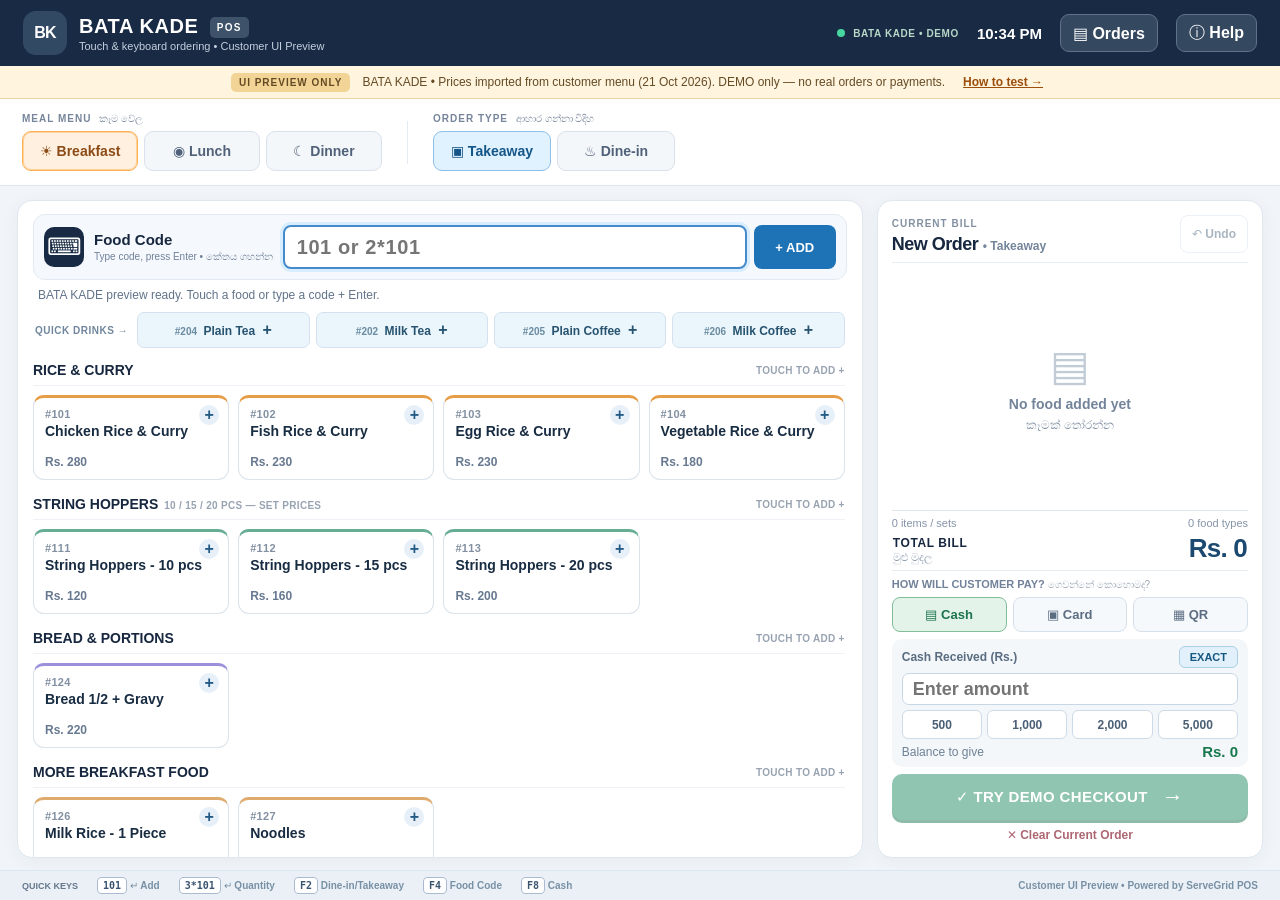
==== preview/index.html @ a35c634b "Add BATA KADE customer menu and Vercel preview" ====
<!DOCTYPE html>
<html lang="en">
<head>
  <meta charset="UTF-8" />
  <meta name="viewport" content="width=device-width, initial-scale=1.0" />
  <meta name="theme-color" content="#172a42" />
  <meta name="robots" content="noindex,nofollow,noarchive" />
  <title>BATA KADE | Touchscreen POS Preview</title>
  <link rel="icon" type="image/svg+xml" href="./favicon.svg" />
  <link rel="stylesheet" href="./style.css" />
</head>
<body>
  <div class="app-shell">
    <header class="app-header">
      <div class="brand"><div class="brand-mark">BK</div><div><div class="brand-name">BATA KADE <span>POS</span></div><div class="brand-sub">Touch & keyboard ordering • Customer UI Preview</div></div></div>
      <div class="header-actions">
        <span class="local-indicator"><span class="green-dot"></span> CUSTOMER PREVIEW</span>
        <span id="clock" class="clock">--:--</span>
        <button class="header-button" id="open-orders" title="Previous orders">▤ <span>Orders</span></button>
        <button class="header-button" id="open-owner" title="How to test this preview">ⓘ <span>Help</span></button>
      </div>
    </header>

    <div id="demo-banner" class="demo-banner"><strong>UI PREVIEW ONLY</strong><span>BATA KADE • Prices imported from customer menu (21 Oct 2026). DEMO only — no real orders or payments.</span><button id="banner-owner">How to test →</button></div>

    <div class="main-toolbar">
      <div class="toolbar-block meal-block">
        <div class="toolbar-label">MEAL MENU <span>කෑම වේල</span></div>
        <div class="meal-switch" role="group" aria-label="Meal menu">
          <button class="meal-btn active" data-meal="breakfast">☀ <span>Breakfast</span></button>
          <button class="meal-btn" data-meal="lunch">◉ <span>Lunch</span></button>
          <button class="meal-btn" data-meal="dinner">☾ <span>Dinner</span></button>
        </div>
      </div>
      <div class="toolbar-divider"></div>
      <div class="toolbar-block service-block">
        <div class="toolbar-label">ORDER TYPE <span>ආහාර ගන්නා විදිහ</span></div>
        <div class="service-switch" role="group" aria-label="Order type">
          <button class="service-btn active" data-service="Takeaway">▣ Takeaway</button>
          <button class="service-btn" data-service="Dine-in">♨ Dine-in</button>
        </div>
      </div>
      <div id="table-area" class="table-number hidden"><label for="table-no">Table</label><input id="table-no" type="text" inputmode="numeric" maxlength="10" placeholder="No." /></div>
    </div>

    <div class="workspace">
      <section class="catalog" aria-label="Food selection">
        <div class="code-panel">
          <div class="code-icon">⌨</div>
          <div class="code-description"><strong>Food Code</strong><small>Type code, press Enter • කේතය ගහන්න</small></div>
          <form id="code-form" class="code-form" autocomplete="off">
            <input id="code-input" type="text" inputmode="text" pattern="[0-9*xX ]*" placeholder="101 or 2*101" aria-label="Food code or quantity times code" />
            <button type="submit" class="add-code-button">+ ADD</button>
          </form>
        </div>
        <div class="feedback-line" id="feedback" aria-live="polite">Tap any food below to add it to the bill.</div>
        <div class="quick-extras"><span class="quick-extras-title">QUICK DRINKS →</span><div id="quick-extras-buttons" class="quick-extras-buttons"></div></div>
        <div id="menu-scroll" class="menu-scroll">
          <div id="menu-groups"></div>
        </div>
      </section>

      <aside class="bill-panel" aria-label="Current bill">
        <div class="bill-head"><div><span class="bill-eyebrow">CURRENT BILL</span><h2>New Order <span id="bill-mode">• Takeaway</span></h2></div><button class="undo-button" id="undo-button" disabled title="Undo last item">↶ Undo</button></div>
        <div id="bill-items" class="bill-items"><div class="empty-cart"><div class="empty-icon">▤</div><strong>No food added yet</strong><span>කෑමක් තෝරන්න</span></div></div>
        <div class="bill-summary">
          <div class="summary-top"><span id="bill-units">0 items</span><span id="bill-lines">0 types</span></div>
          <div class="total-row"><div><span class="total-label">TOTAL BILL</span><small>මුළු මුදල</small></div><div id="bill-total" class="total-number">Rs. 0</div></div>
        </div>
        <div class="pay-section">
          <div class="section-label">HOW WILL CUSTOMER PAY? <span>ගෙවන්නේ කොහොමද?</span></div>
          <div class="payment-tabs">
            <button class="payment-btn active" data-payment="Cash">▤ Cash</button>
            <button class="payment-btn" data-payment="Card">▣ Card</button>
            <button class="payment-btn" data-payment="QR">▦ QR</button>
          </div>
          <div id="cash-box" class="cash-box">
            <div class="cash-top"><label for="cash-received">Cash Received (Rs.)</label><button id="exact-cash" class="exact-btn">EXACT</button></div>
            <input id="cash-received" type="number" min="0" step="1" placeholder="Enter amount" inputmode="numeric" />
            <div class="cash-presets"><button data-tender="500">500</button><button data-tender="1000">1,000</button><button data-tender="2000">2,000</button><button data-tender="5000">5,000</button></div>
            <div class="change-line"><span>Balance to give</span><strong id="change-amount">Rs. 0</strong></div>
          </div>
          <div id="external-warning" class="external-warning hidden">Confirm payment on the separate Card / QR terminal before completing this order.</div>
          <button class="complete-btn" id="complete-btn" disabled>✓ TRY DEMO CHECKOUT <span>→</span></button>
          <button class="cancel-btn" id="cancel-btn">✕ Clear Current Order</button>
        </div>
      </aside>
    </div>
    <footer class="app-footer"><span>QUICK KEYS</span><span><kbd>101</kbd> ↵ Add</span><span><kbd>3*101</kbd> ↵ Quantity</span><span><kbd>F2</kbd> Dine-in/Takeaway</span><span><kbd>F4</kbd> Food Code</span><span><kbd>F8</kbd> Cash</span><span class="footer-right">Customer UI Preview • Powered by ServeGrid POS</span></footer>
  </div>

  <div id="modal-backdrop" class="modal-backdrop hidden" role="presentation"><div id="modal-content" class="modal" role="dialog" aria-modal="true" aria-label="Dialog"></div></div>
  <div id="toast" class="toast hidden" role="status"></div>
  <script src="./demo-api.js" defer></script>
  <script src="./app.js" defer></script>
</body>
</html>
---- preview/style.css ----
:root {font-family: "Segoe UI", "Nirmala UI", "Iskoola Pota", Arial, sans-serif; color:#17273f;background:#eaf0f6; font-synthesis:none; -webkit-tap-highlight-color:transparent;}
*{box-sizing:border-box}html,body{margin:0;height:100%;overflow:hidden}button,input{font:inherit}button{cursor:pointer;touch-action:manipulation}button:disabled{cursor:not-allowed;opacity:.48}button:focus-visible,input:focus-visible{outline:3px solid #36a3e9;outline-offset:2px}.hidden{display:none!important}
.app-shell{height:100dvh;min-height:550px;display:flex;flex-direction:column;background:#f1f5f9}
.app-header{height:66px;flex:none;background:#192b44;color:white;display:flex;align-items:center;justify-content:space-between;padding:0 23px;gap:14px}
.brand{display:flex;align-items:center;gap:12px}.brand-mark{font-size:29px;font-weight:900;color:white;background:#314963;border-radius:13px;width:44px;height:44px;display:flex;align-items:center;justify-content:center;line-height:1}.brand-mark span{color:#ffa54f;font-size:28px}.brand-name{font-size:20px;font-weight:900;letter-spacing:.6px}.brand-name span{font-size:10px;background:#3e5369;padding:5px 7px;border-radius:5px;margin-left:5px;vertical-align:middle;letter-spacing:1.4px}.brand-sub{color:#c3d0df;font-size:11px;margin-top:2px}.header-actions{display:flex;align-items:center;gap:18px}.local-indicator{font-size:10px;letter-spacing:.6px;color:#b6d7c7;font-weight:800;white-space:nowrap}.green-dot{display:inline-block;width:8px;height:8px;background:#47d69f;border-radius:50%;margin-right:5px}.clock{font-weight:800;font-size:15px;font-variant-numeric:tabular-nums;white-space:nowrap}.header-button{background:#34485f;color:white;border:1px solid #607189;border-radius:9px;min-height:38px;padding:7px 12px;font-weight:700}.header-button:hover{background:#48617b}
.demo-banner{flex:none;background:#fff4de;border-bottom:1px solid #ead4a9;color:#654b24;display:flex;align-items:center;justify-content:center;gap:12px;min-height:33px;font-size:12px;padding:5px 15px}.demo-banner strong{font-size:10px;background:#f2d596;border-radius:5px;padding:4px 8px;letter-spacing:1px}.demo-banner button{background:transparent;border:0;color:#9c4e0b;text-decoration:underline;font-weight:800}
.main-toolbar{flex:none;min-height:87px;background:#fff;border-bottom:1px solid #dde5ee;display:flex;align-items:center;padding:10px 22px;gap:25px}.toolbar-label{font-weight:900;font-size:10px;letter-spacing:1px;color:#76859b;margin-bottom:6px}.toolbar-label span{font-weight:500;letter-spacing:0;margin-left:4px}.meal-switch,.service-switch{display:flex;gap:6px}.meal-btn,.service-btn{border:1px solid #d9e2ec;background:#f4f7fa;border-radius:9px;padding:9px 16px;min-width:116px;min-height:40px;font-size:14px;font-weight:750;color:#506179}.meal-btn.active{background:#fff0df;border-color:#ffaf54;color:#8b4b16;box-shadow:0 0 0 1px #ffd29c inset}.service-btn{min-width:118px}.service-btn.active{background:#e0f1ff;border-color:#8ebfe8;color:#145688}.toolbar-divider{width:1px;height:43px;background:#e4ebf2}.table-number{display:flex;align-items:center;gap:8px;margin-top:13px;font-size:12px;font-weight:800}.table-number input{width:64px;height:38px;border:1px solid #ccd9e6;border-radius:8px;padding:0 8px}
.workspace{min-height:0;flex:1;display:grid;grid-template-columns:minmax(0, 1fr) minmax(328px, 31%);gap:14px;padding:14px 17px 12px;overflow:hidden}.catalog,.bill-panel{min-width:0;min-height:0;border:1px solid #e0e7ef;box-shadow:0 4px 17px rgba(41,58,84,.05);background:white;border-radius:15px}.catalog{display:flex;flex-direction:column;padding:13px 15px 0}.code-panel{display:flex;align-items:center;gap:10px;border:1px solid #e1eaf3;background:#f5f8fc;padding:10px;border-radius:12px;flex:none}.code-icon{background:#192b44;color:white;width:40px;height:40px;display:grid;place-items:center;border-radius:10px;font-size:24px}.code-description{min-width:134px;display:flex;flex-direction:column;gap:2px}.code-description strong{font-size:15px}.code-description small{font-size:10px;color:#70819a;line-height:1.4}.code-form{display:flex;flex:1;gap:7px;min-width:140px}.code-form input{height:44px;width:100%;min-width:0;border:2px solid #aabbd0;border-radius:8px;padding:0 12px;font-size:20px;font-weight:700;letter-spacing:.6px;background:white}.code-form input:focus{border-color:#458bcc;outline:none;box-shadow:0 0 0 3px #d8edfd}.add-code-button{white-space:nowrap;background:#1e73b7;color:#fff;border:0;border-radius:8px;padding:0 19px;font-weight:900;font-size:13px;min-width:82px}.add-code-button:hover{background:#125a97}.feedback-line{flex:none;color:#62748a;font-size:12px;min-height:29px;padding:8px 5px 3px}.feedback-line.positive{color:#16835c;font-weight:800}.feedback-line.error{color:#cc413f;font-weight:800}.menu-scroll{flex:1;overflow-y:auto;padding:0 2px 14px 0;overscroll-behavior:contain;scrollbar-color:#b4c4d2 #f4f7fb;scrollbar-width:thin}.food-section{margin:4px 0 16px}.food-heading{display:flex;justify-content:space-between;align-items:center;font-weight:900;font-size:14px;margin-bottom:9px;border-bottom:1px solid #eef2f6;padding-bottom:7px}.food-heading small{color:#98a3b1;font-size:10px;font-weight:700;letter-spacing:.3px}.food-grid{display:grid;grid-template-columns:repeat(4,minmax(0,1fr));gap:9px}.food-tile{min-height:85px;border:1px solid #dbe3eb;border-radius:11px;background:#fff;display:flex;flex-direction:column;align-items:stretch;justify-content:space-between;padding:10px 11px;text-align:left;position:relative;transition:background .1s,border-color .1s,transform .1s;user-select:none}.food-tile:active{transform:scale(.97);background:#eff9ff}.food-tile:hover{border-color:#7badd0;background:#f7fbff}.food-code{font-size:11px;color:#8290a2;font-weight:900;letter-spacing:.3px}.food-name{font-size:14px;font-weight:850;line-height:1.17;color:#182c42;min-height:30px}.food-price{font-size:12px;font-weight:800;color:#677990}.food-plus{position:absolute;right:9px;top:7px;width:20px;height:20px;background:#e7f0f8;color:#225a85;border-radius:50%;display:grid;place-items:center;font-size:16px;font-weight:900}.food-tile[data-kind="rice"]{border-top:3px solid #e79d45}.food-tile[data-kind="hoppers"]{border-top:3px solid #67ad94}.food-tile[data-kind="bread"]{border-top:3px solid #9b91db}.food-tile[data-kind="extras"]{border-top:3px solid #69a4d0}.food-tile[data-kind="other"]{border-top:3px solid #deaa6d}.empty-menu{padding:60px 10px;text-align:center;color:#71849b;font-weight:700}.hopper-info{font-weight:500;color:#8291a4;font-size:11px;margin-left:6px}
.bill-panel{display:flex;flex-direction:column;padding:15px 15px 12px}.bill-head{display:flex;justify-content:space-between;align-items:center;gap:6px;flex:none;padding:0 0 12px;border-bottom:1px solid #e8edf3}.bill-eyebrow{font-size:10px;color:#8290a1;font-weight:900;letter-spacing:1px}.bill-head h2{font-size:20px;margin:3px 0 0;letter-spacing:-.5px}.bill-head h2 span{font-size:12px;color:#73859a;letter-spacing:0;font-weight:600}.undo-button{background:#fff;border:1px solid #d4dfeb;border-radius:8px;min-height:38px;padding:0 11px;color:#4c6680;font-weight:800;font-size:12px}.bill-items{min-height:92px;overflow-y:auto;flex:1;padding:5px 1px;overscroll-behavior:contain}.empty-cart{height:100%;min-height:105px;display:flex;flex-direction:column;align-items:center;justify-content:center;gap:6px;color:#8090a3}.empty-icon{font-size:42px;color:#c1ccd7}.empty-cart strong{font-size:14px;color:#73849a}.empty-cart span{font-size:12px}.cart-row{padding:9px 2px;border-bottom:1px dashed #e2e9f2;display:flex;align-items:center;justify-content:space-between;gap:5px}.cart-desc{display:flex;flex-direction:column;gap:3px;min-width:0;flex:1}.cart-desc strong{font-size:13px;line-height:1.23}.cart-desc small{font-size:11px;color:#8594a7}.qty-box{display:flex;align-items:center;gap:5px}.qty-box button{background:#f1f6fa;border:1px solid #cedce9;color:#314c69;border-radius:7px;min-width:32px;height:34px;font-weight:900;font-size:18px}.qty-box .qty-count{font-size:14px;font-weight:900;text-align:center;min-width:24px;font-variant-numeric:tabular-nums}.cart-amount{font-size:13px;font-weight:900;min-width:62px;text-align:right}.remove-line{border:0;background:transparent;color:#bd6564;font-size:14px;min-height:32px;min-width:18px}.bill-summary{border-top:1px solid #dee6ee;padding-top:10px;flex:none}.summary-top{display:flex;justify-content:space-between;font-size:11px;color:#8594a8}.total-row{display:flex;justify-content:space-between;align-items:end;padding:6px 1px 10px}.total-label{font-weight:900;font-size:12px;letter-spacing:.6px}.total-row small{display:block;color:#8898ac;font-size:11px}.total-number{font-weight:950;font-size:30px;color:#1c496f;font-variant-numeric:tabular-nums;letter-spacing:-.8px;white-space:nowrap}.pay-section{border-top:1px solid #e5ebf1;padding-top:10px;flex:none}.section-label{font-size:11px;color:#718299;font-weight:900;margin-bottom:8px}.section-label span{font-size:10px;color:#9ba6b5;font-weight:500}.payment-tabs{display:grid;grid-template-columns:repeat(3,1fr);gap:6px;margin-bottom:10px}.payment-btn{min-height:39px;border:1px solid #d6e0ea;background:#f6f9fc;border-radius:8px;font-size:13px;font-weight:850;color:#5c6d82}.payment-btn.active{background:#e4f3e9;border-color:#81be98;color:#1c744e}.cash-box{background:#f4f7fa;border-radius:10px;padding:10px 11px;margin-bottom:8px}.cash-top{display:flex;align-items:center;justify-content:space-between;gap:4px}.cash-top label{font-size:12px;font-weight:750;color:#596c80}.exact-btn{border:1px solid #acd0e3;background:#e1f0fb;color:#165780;padding:4px 10px;border-radius:6px;font-size:11px;font-weight:900}.cash-box input{height:37px;width:100%;margin:7px 0;border:1px solid #c8d7e6;border-radius:7px;padding:5px 10px;font-weight:900;font-size:18px;color:#1b3852}.cash-presets{display:grid;grid-template-columns:repeat(4,minmax(0,1fr));gap:5px}.cash-presets button{height:32px;background:#fff;border:1px solid #cddbe8;border-radius:6px;color:#4b5f75;font-size:12px;font-weight:850}.change-line{display:flex;align-items:center;justify-content:space-between;margin-top:7px;color:#6d8195;font-size:12px}.change-line strong{font-size:17px;color:#18774f}.external-warning{margin:5px 0 12px;font-size:11px;padding:10px;border-radius:8px;background:#fff3dd;color:#7e5414}.complete-btn{width:100%;height:53px;border:0;border-radius:10px;background:#18865e;color:white;font-size:15px;letter-spacing:.4px;font-weight:950;display:flex;align-items:center;justify-content:center;gap:14px;box-shadow:0 3px 0 #13704d}.complete-btn:not(:disabled):active{transform:translateY(2px);box-shadow:0 1px 0 #13704d}.complete-btn span{font-size:22px}.cancel-btn{width:100%;border:0;background:transparent;color:#ad6772;min-height:30px;margin-top:4px;font-size:12px;font-weight:750}
.app-footer{flex:none;min-height:30px;background:#eaf0f6;border-top:1px solid #dce6ef;display:flex;align-items:center;gap:19px;padding:4px 22px;font-size:10px;font-weight:600;color:#7890a5}.app-footer>span:first-child{font-weight:900;font-size:9px;color:#65788c}.app-footer kbd{font-size:10px;border:1px solid #aabbd0;background:#fff;border-radius:4px;padding:2px 5px;color:#3a536f;font-weight:900}.footer-right{margin-left:auto}
.modal-backdrop{position:fixed;inset:0;background:rgba(14,26,42,.62);z-index:20;display:flex;justify-content:center;align-items:center;padding:18px}.modal{background:#fff;width:min(750px,100%);max-height:min(93vh,950px);overflow-y:auto;border-radius:18px;padding:24px;box-shadow:0 22px 70px #0004}.modal.wide{width:min(1040px,100%)}.modal-top{display:flex;justify-content:space-between;align-items:start;gap:15px;margin-bottom:20px}.modal-title{font-size:24px;font-weight:950;margin:0}.modal-sub{font-size:13px;color:#75879a;margin-top:4px}.modal-close{border:1px solid #d8e1ea;background:#fff;min-width:42px;height:42px;border-radius:9px;font-size:21px;color:#698098}.form-label{display:block;font-size:12px;font-weight:900;margin:13px 0 7px;color:#566a80}.modal-input{height:45px;border:1px solid #b5c8d9;border-radius:9px;padding:0 11px;font-size:16px;width:100%}.modal-btn{background:#1e6da9;color:white;border:0;border-radius:9px;font-weight:850;min-height:43px;padding:10px 15px}.modal-btn.secondary{background:#e9eff5;color:#304d65}.modal-btn.danger{background:#b54241}.modal-btn.success{background:#16875d}.modal-actions{display:flex;flex-wrap:wrap;gap:9px;justify-content:flex-end;margin-top:19px}.modal-message{padding:9px 12px;background:#fff0e4;color:#8f4e21;border-radius:8px;font-size:12px;margin:10px 0}.receipt-paper{max-width:335px;margin:auto;border:1px dashed #b5c6d5;padding:19px 15px;color:#24364b;background:#fff;font-family:ui-monospace,Consolas,monospace}.receipt-head{text-align:center;font-weight:950;font-size:20px}.receipt-note{text-align:center;color:#7a8b9c;font-size:11px;margin:8px 0}.receipt-line{display:flex;justify-content:space-between;gap:9px;font-size:12px;padding:7px 0;border-bottom:1px dashed #e1e8ef}.receipt-line b:last-child{white-space:nowrap}.receipt-total{display:flex;justify-content:space-between;font-weight:900;font-size:18px;margin-top:15px}.live-pill{display:inline-block;padding:5px 9px;border-radius:7px;font-weight:900;font-size:11px;background:#e1f2e8;color:#16734a}.demo-pill{display:inline-block;padding:5px 9px;border-radius:7px;font-weight:900;font-size:11px;background:#ffedce;color:#966014}.order-card{border:1px solid #dee7f0;padding:13px;margin:9px 0;border-radius:10px}.order-card-head{display:flex;align-items:center;justify-content:space-between;gap:10px}.order-card-title{font-size:15px;font-weight:900}.order-card-sub{font-size:11px;color:#8291a4}.order-card-bottom{display:flex;gap:8px;flex-wrap:wrap;justify-content:space-between;margin-top:8px;font-size:12px}.tiny-btn{font-size:11px;border:1px solid #cbdce9;border-radius:7px;padding:6px 9px;background:#fff;color:#2b536e;font-weight:850}.admin-tabs{display:flex;gap:7px;margin:12px 0 18px;border-bottom:1px solid #dee7f0;padding-bottom:11px}.admin-tabs button{border:1px solid #d3dfeb;border-radius:8px;background:#f4f7fa;font-size:13px;padding:10px 14px;font-weight:850}.admin-tabs button.selected{background:#e2effa;border-color:#8cbee6;color:#1b6699}.menu-admin-table{border-collapse:collapse;width:100%;font-size:12px}.menu-admin-table th{text-align:left;color:#7d8da1;font-size:11px;padding:8px 4px;border-bottom:1px solid #dce7ef}.menu-admin-table td{padding:7px 4px;border-bottom:1px solid #eef2f7}.menu-admin-table input[type="text"],.menu-admin-table input[type="number"],.menu-admin-table select{height:35px;border:1px solid #cddae7;border-radius:7px;padding:4px 7px;width:100%;font-size:13px}.meal-checks{display:flex;gap:5px;font-size:11px;white-space:nowrap;align-items:center}.meal-checks label{display:flex;align-items:center;gap:2px}.meal-checks input{width:15px;height:15px}.admin-form-grid{display:grid;grid-template-columns:1fr 1fr 1fr;gap:10px}.settings-card{border:1px solid #d8e4ee;border-radius:11px;padding:15px;margin-bottom:12px}.settings-card h3{margin:0 0 7px}.settings-card p{color:#657b91;font-size:13px;line-height:1.55}.settings-card label{display:block;margin:12px 0;font-size:13px}.settings-card input[type="checkbox"]{transform:scale(1.15);margin-right:8px}.toast{position:fixed;bottom:42px;left:50%;transform:translateX(-50%);z-index:22;padding:12px 20px;background:#213e55;color:#fff;border-radius:11px;font-size:13px;font-weight:800;max-width:95%;box-shadow:0 5px 20px #0003;text-align:center}.warning-text{color:#a44335;font-size:13px}.muted-text{color:#8494a8;font-size:12px}.no-scroll{overflow:hidden}
@media(max-width:1150px){.food-grid{grid-template-columns:repeat(3,minmax(0,1fr))}.workspace{grid-template-columns:minmax(0,1fr) minmax(318px,34%)}.header-actions{gap:10px}.food-name{font-size:13px}.app-footer{gap:10px}}
@media(max-width:840px){html,body{overflow:auto}.app-shell{height:auto;min-height:100dvh}.header-actions{gap:7px}.local-indicator,.brand-sub,.clock{display:none}.app-header{padding:8px 12px;height:59px}.brand-name{font-size:16px}.brand-mark{height:38px;width:38px}.main-toolbar{padding:10px;gap:10px;flex-wrap:wrap}.toolbar-divider{display:none}.meal-btn,.service-btn{min-width:0;padding:9px 11px}.workspace{display:flex;flex-direction:column;overflow:visible;padding:10px;gap:9px}.catalog{min-height:380px}.menu-scroll{max-height:500px}.bill-panel{min-height:490px}.food-grid{grid-template-columns:repeat(3,minmax(0,1fr))}.app-footer{flex-wrap:wrap}.footer-right{display:none}.demo-banner{flex-wrap:wrap;text-align:center}.code-description{min-width:80px}.bill-items{max-height:300px}}
@media(max-width:510px){.app-header{gap:4px}.header-button{font-size:12px;padding:7px}.header-button span{display:none}.code-panel{flex-wrap:wrap}.code-description{flex:1}.code-form{width:100%;flex:auto}.food-grid{grid-template-columns:repeat(2,minmax(0,1fr))}.food-tile{min-height:88px}.meal-btn span{font-size:12px}.toolbar-label{font-size:9px}.app-footer{display:none}.modal{padding:15px}.admin-form-grid{grid-template-columns:1fr}.menu-admin-table{min-width:690px}.admin-scroll{overflow-x:auto}}
/* 1366×768 counter optimization: receipt actions always visible, cart scrolls separately */
.bill-panel{padding:12px 14px 9px;overflow:hidden}
.bill-head{padding-bottom:7px}.bill-head h2{font-size:18px}
.bill-items{min-height:62px;padding:2px 1px}
.cart-row{padding:7px 2px}.qty-box button{height:31px;min-width:30px}
.bill-summary{padding-top:6px}.total-row{padding:4px 1px 6px}.total-number{font-size:26px}
.pay-section{padding-top:7px}.section-label{margin-bottom:6px}
.payment-tabs{margin-bottom:7px}.payment-btn{min-height:35px}
.cash-box{padding:7px 10px;margin-bottom:7px}
.cash-box input{height:32px;margin:5px 0}.cash-presets button{height:29px}
.change-line{margin-top:4px}.change-line strong{font-size:15px}
.complete-btn{height:46px}.cancel-btn{min-height:26px;margin-top:2px}
.quick-extras{flex:none;display:flex;align-items:center;gap:9px;padding:3px 2px 10px;min-width:0}
.quick-extras-title{font-size:10px;font-weight:900;color:#70869c;white-space:nowrap;letter-spacing:.5px}
.quick-extras-buttons{flex:1;display:flex;gap:6px;min-width:0;overflow-x:auto;scrollbar-width:none}
.quick-extra-btn{border:1px solid #d3e2ee;background:#eaf5fc;color:#27536f;border-radius:7px;padding:8px;min-height:35px;font-size:12px;font-weight:850;flex:1;white-space:nowrap}
.quick-extra-btn .q-code{font-size:10px;opacity:.65;margin-right:3px}.quick-extra-btn b{font-size:16px;margin-left:4px}
@media(max-width:510px){.quick-extras{flex-wrap:wrap}.quick-extras-buttons{flex-basis:100%}.quick-extra-btn{min-width:max-content}}

/* BATA KADE client branding */
.brand-mark{font-size:16px;letter-spacing:-.7px}

/* Public customer-preview refinements */
.brand-mark{font-size:16px;letter-spacing:-.7px}
.preview-help{font-size:15px;line-height:1.7;color:#394e60}
.preview-help kbd{display:inline-block;padding:2px 7px;border-radius:5px;border:1px solid #cfdae4;background:#f4f7fb;font-weight:850}
.preview-help-note{padding:14px;border-radius:10px;background:#fff2dd;color:#865b18}
@media(max-width:840px){.demo-banner{font-size:11px}.brand-name{font-size:15px}}
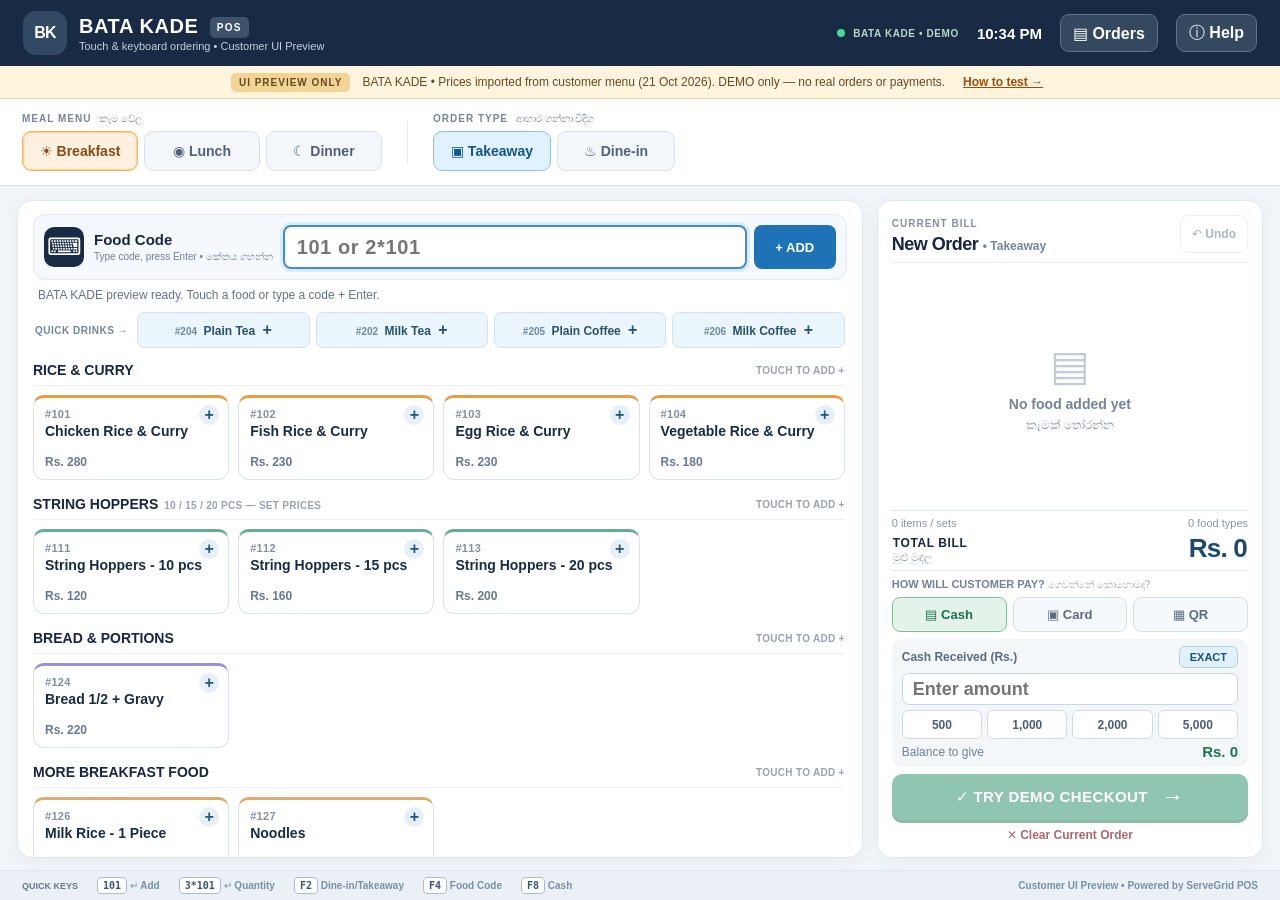
==== commit d5689385: "Deploy BATA KADE demo preview to GitHub Pages" ====
--- a/preview/index.html
+++ b/preview/index.html
@@ -80,7 +80,7 @@
             <div class="cash-presets"><button data-tender="500">500</button><button data-tender="1000">1,000</button><button data-tender="2000">2,000</button><button data-tender="5000">5,000</button></div>
             <div class="change-line"><span>Balance to give</span><strong id="change-amount">Rs. 0</strong></div>
           </div>
-          <div id="external-warning" class="external-warning hidden">Confirm payment on the separate Card / QR terminal before completing this order.</div>
+          <div id="external-warning" class="external-warning hidden">Demo only: Card / QR selection simulates checkout. No payment is processed.</div>
           <button class="complete-btn" id="complete-btn" disabled>✓ TRY DEMO CHECKOUT <span>→</span></button>
           <button class="cancel-btn" id="cancel-btn">✕ Clear Current Order</button>
         </div>
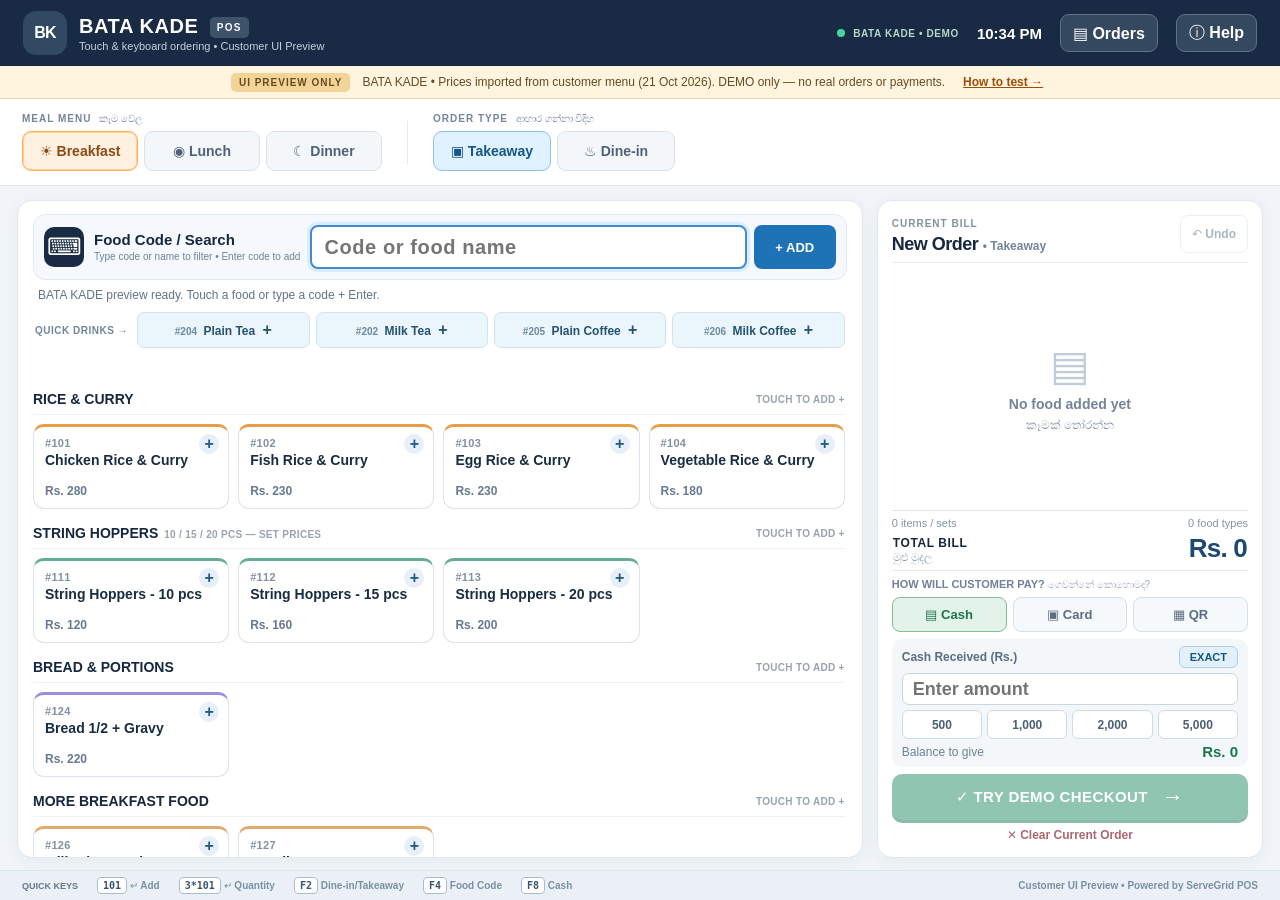
==== commit 8d1c979e: "Filter customer menu while typing food codes or names" ====
--- a/preview/index.html
+++ b/preview/index.html
@@ -47,14 +47,15 @@
       <section class="catalog" aria-label="Food selection">
         <div class="code-panel">
           <div class="code-icon">⌨</div>
-          <div class="code-description"><strong>Food Code</strong><small>Type code, press Enter • කේතය ගහන්න</small></div>
+          <div class="code-description"><strong>Food Code / Search</strong><small>Type code or name to filter • Enter code to add</small></div>
           <form id="code-form" class="code-form" autocomplete="off">
-            <input id="code-input" type="text" inputmode="text" pattern="[0-9*xX ]*" placeholder="101 or 2*101" aria-label="Food code or quantity times code" />
+            <input id="code-input" type="text" inputmode="text" placeholder="Code or food name" aria-label="Food code or quantity times code" />
             <button type="submit" class="add-code-button">+ ADD</button>
           </form>
         </div>
         <div class="feedback-line" id="feedback" aria-live="polite">Tap any food below to add it to the bill.</div>
         <div class="quick-extras"><span class="quick-extras-title">QUICK DRINKS →</span><div id="quick-extras-buttons" class="quick-extras-buttons"></div></div>
+        <div id="search-status" class="feedback-line" role="status" aria-live="polite"></div>
         <div id="menu-scroll" class="menu-scroll">
           <div id="menu-groups"></div>
         </div>
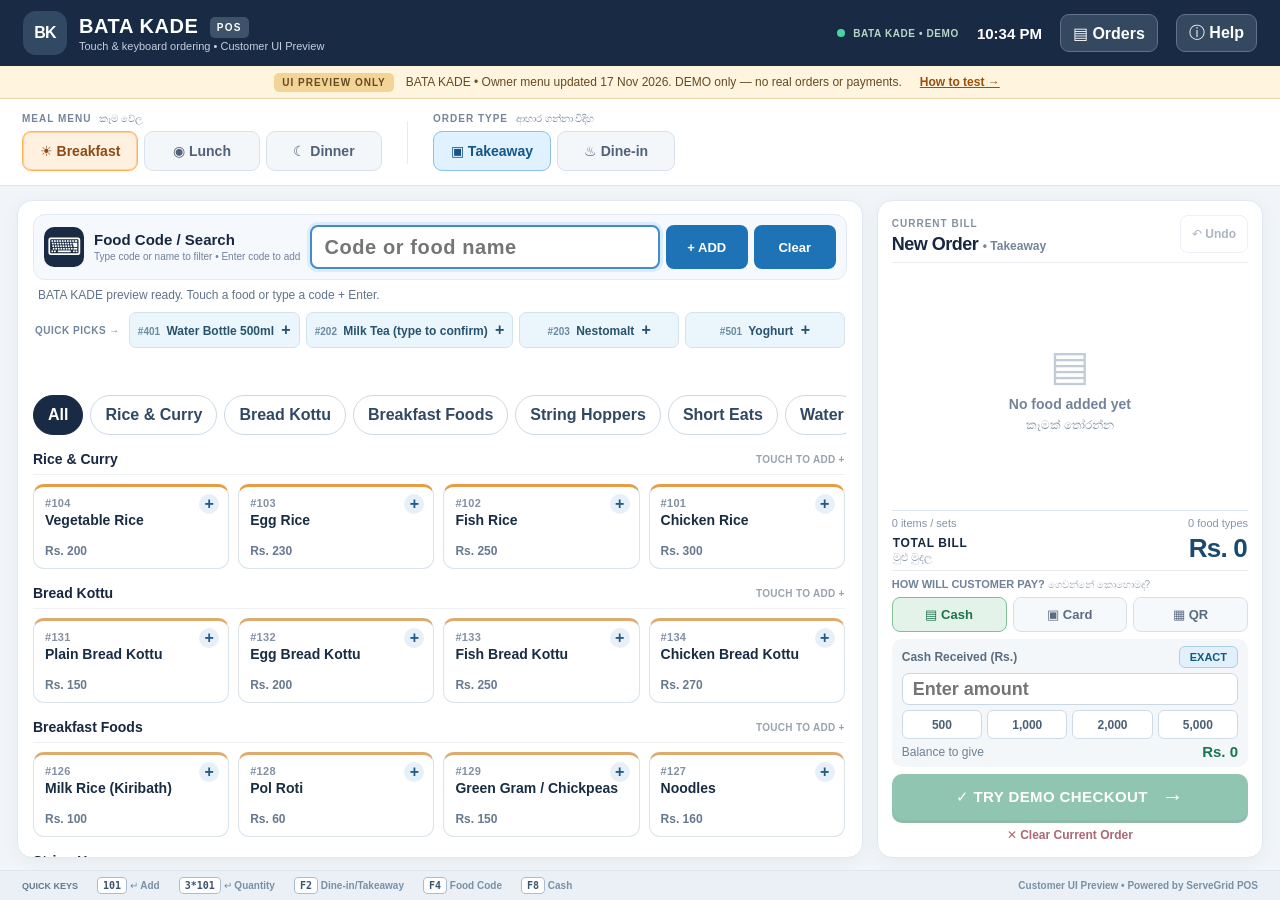
==== commit 1a21d641: "Update owner menu and add quick category filters" ====
--- a/preview/index.html
+++ b/preview/index.html
@@ -7,7 +7,7 @@
   <meta name="robots" content="noindex,nofollow,noarchive" />
   <title>BATA KADE | Touchscreen POS Preview</title>
   <link rel="icon" type="image/svg+xml" href="./favicon.svg" />
-  <link rel="stylesheet" href="./style.css" />
+  <link rel="stylesheet" href="./style.css?v=owner-menu-1" />
 </head>
 <body>
   <div class="app-shell">
@@ -21,7 +21,7 @@
       </div>
     </header>
 
-    <div id="demo-banner" class="demo-banner"><strong>UI PREVIEW ONLY</strong><span>BATA KADE • Prices imported from customer menu (21 Oct 2026). DEMO only — no real orders or payments.</span><button id="banner-owner">How to test →</button></div>
+    <div id="demo-banner" class="demo-banner"><strong>UI PREVIEW ONLY</strong><span>BATA KADE • Owner menu updated 17 Nov 2026. DEMO only — no real orders or payments.</span><button id="banner-owner">How to test →</button></div>
 
     <div class="main-toolbar">
       <div class="toolbar-block meal-block">
@@ -50,12 +50,13 @@
           <div class="code-description"><strong>Food Code / Search</strong><small>Type code or name to filter • Enter code to add</small></div>
           <form id="code-form" class="code-form" autocomplete="off">
             <input id="code-input" type="text" inputmode="text" placeholder="Code or food name" aria-label="Food code or quantity times code" />
-            <button type="submit" class="add-code-button">+ ADD</button>
+            <button type="submit" class="add-code-button">+ ADD</button><button type="button" id="clear-search" class="add-code-button" aria-label="Clear search and category">Clear</button>
           </form>
         </div>
         <div class="feedback-line" id="feedback" aria-live="polite">Tap any food below to add it to the bill.</div>
-        <div class="quick-extras"><span class="quick-extras-title">QUICK DRINKS →</span><div id="quick-extras-buttons" class="quick-extras-buttons"></div></div>
+        <div class="quick-extras"><span class="quick-extras-title">QUICK PICKS →</span><div id="quick-extras-buttons" class="quick-extras-buttons"></div></div>
         <div id="search-status" class="feedback-line" role="status" aria-live="polite"></div>
+        <nav id="category-filters" class="category-filters" aria-label="Food categories"></nav>
         <div id="menu-scroll" class="menu-scroll">
           <div id="menu-groups"></div>
         </div>
@@ -92,7 +93,7 @@
 
   <div id="modal-backdrop" class="modal-backdrop hidden" role="presentation"><div id="modal-content" class="modal" role="dialog" aria-modal="true" aria-label="Dialog"></div></div>
   <div id="toast" class="toast hidden" role="status"></div>
-  <script src="./demo-api.js" defer></script>
-  <script src="./app.js" defer></script>
+  <script src="./demo-api.js?v=owner-menu-1" defer></script>
+  <script src="./app.js?v=owner-menu-1" defer></script>
 </body>
 </html>
--- a/preview/style.css
+++ b/preview/style.css
@@ -40,3 +40,5 @@
 .preview-help kbd{display:inline-block;padding:2px 7px;border-radius:5px;border:1px solid #cfdae4;background:#f4f7fb;font-weight:850}
 .preview-help-note{padding:14px;border-radius:10px;background:#fff2dd;color:#865b18}
 @media(max-width:840px){.demo-banner{font-size:11px}.brand-name{font-size:15px}}
+
+.category-filters{display:flex;gap:7px;overflow-x:auto;flex:none;padding:8px 0 12px}.category-filter{white-space:nowrap;border:1px solid #ccd8e5;background:white;color:#304962;border-radius:20px;padding:9px 14px;min-height:40px;font-weight:700}.category-filter.active{background:#192b44;color:white;border-color:#192b44}.food-tile:disabled{opacity:.65;cursor:not-allowed}.code-form{gap:6px}
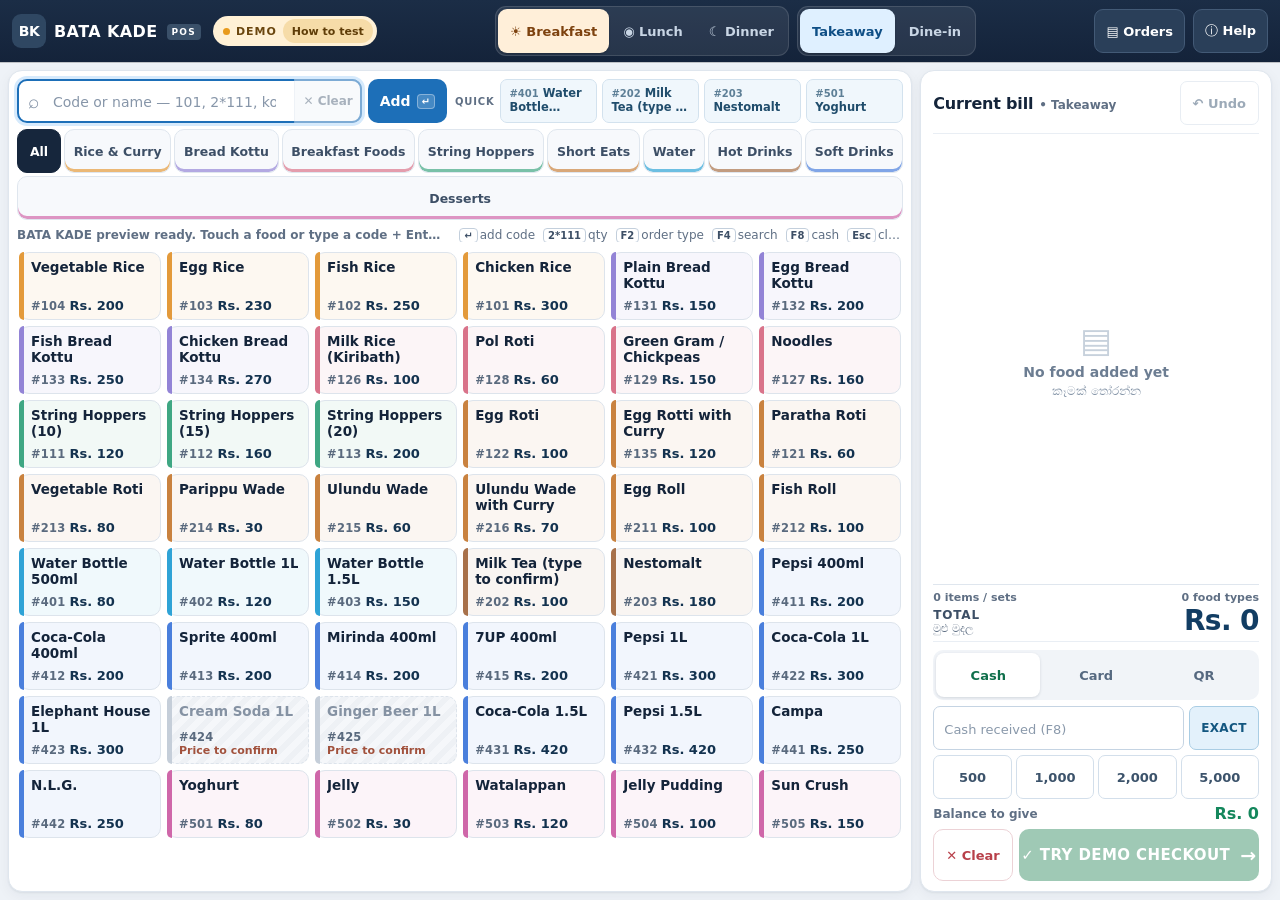
==== commit b1d74136: "Compact cashier layout: show the whole menu at once - Merge header, demo banner and meal/order-type " ====
--- a/preview/index.html
+++ b/preview/index.html
@@ -3,97 +3,110 @@
 <head>
   <meta charset="UTF-8" />
   <meta name="viewport" content="width=device-width, initial-scale=1.0" />
-  <meta name="theme-color" content="#172a42" />
+  <meta name="theme-color" content="#16263c" />
   <meta name="robots" content="noindex,nofollow,noarchive" />
   <title>BATA KADE | Touchscreen POS Preview</title>
   <link rel="icon" type="image/svg+xml" href="./favicon.svg" />
-  <link rel="stylesheet" href="./style.css?v=owner-menu-1" />
+  <link rel="stylesheet" href="./style.css?v=compact-1" />
 </head>
 <body>
   <div class="app-shell">
     <header class="app-header">
-      <div class="brand"><div class="brand-mark">BK</div><div><div class="brand-name">BATA KADE <span>POS</span></div><div class="brand-sub">Touch & keyboard ordering • Customer UI Preview</div></div></div>
+      <div class="brand" title="BATA KADE POS • Touch &amp; keyboard ordering">
+        <div class="brand-mark">BK</div>
+        <div class="brand-name">BATA KADE <span>POS</span></div>
+      </div>
+      <div id="demo-banner" class="demo-pill-head" title="Owner menu updated 17 Nov 2026. DEMO only — no real orders or payments.">
+        <span class="demo-dot" aria-hidden="true"></span><strong>DEMO</strong><span class="demo-text">No real orders or payments</span>
+        <button id="banner-owner" type="button">How to test</button>
+      </div>
+
+      <div class="head-controls">
+        <div class="seg meal-switch" role="group" aria-label="Meal menu (කෑම වේල)">
+          <button class="seg-btn meal-btn active" data-meal="breakfast" aria-pressed="true"><span aria-hidden="true">☀</span> Breakfast</button>
+          <button class="seg-btn meal-btn" data-meal="lunch" aria-pressed="false"><span aria-hidden="true">◉</span> Lunch</button>
+          <button class="seg-btn meal-btn" data-meal="dinner" aria-pressed="false"><span aria-hidden="true">☾</span> Dinner</button>
+        </div>
+        <div class="seg service-switch" role="group" aria-label="Order type (F2)">
+          <button class="seg-btn service-btn active" data-service="Takeaway" aria-pressed="true">Takeaway</button>
+          <button class="seg-btn service-btn" data-service="Dine-in" aria-pressed="false">Dine-in</button>
+        </div>
+        <div id="table-area" class="table-number hidden"><label for="table-no">Table</label><input id="table-no" type="text" inputmode="numeric" maxlength="10" placeholder="No." /></div>
+      </div>
+
       <div class="header-actions">
-        <span class="local-indicator"><span class="green-dot"></span> CUSTOMER PREVIEW</span>
+        <span class="local-indicator" hidden></span>
         <span id="clock" class="clock">--:--</span>
-        <button class="header-button" id="open-orders" title="Previous orders">▤ <span>Orders</span></button>
-        <button class="header-button" id="open-owner" title="How to test this preview">ⓘ <span>Help</span></button>
+        <button class="header-button" id="open-orders" title="Previous orders"><span aria-hidden="true">▤</span> <span class="hb-label">Orders</span></button>
+        <button class="header-button" id="open-owner" title="How to test this preview"><span aria-hidden="true">ⓘ</span> <span class="hb-label">Help</span></button>
       </div>
     </header>
 
-    <div id="demo-banner" class="demo-banner"><strong>UI PREVIEW ONLY</strong><span>BATA KADE • Owner menu updated 17 Nov 2026. DEMO only — no real orders or payments.</span><button id="banner-owner">How to test →</button></div>
-
-    <div class="main-toolbar">
-      <div class="toolbar-block meal-block">
-        <div class="toolbar-label">MEAL MENU <span>කෑම වේල</span></div>
-        <div class="meal-switch" role="group" aria-label="Meal menu">
-          <button class="meal-btn active" data-meal="breakfast">☀ <span>Breakfast</span></button>
-          <button class="meal-btn" data-meal="lunch">◉ <span>Lunch</span></button>
-          <button class="meal-btn" data-meal="dinner">☾ <span>Dinner</span></button>
+    <main class="workspace">
+      <section class="catalog" aria-label="Food selection">
+        <div class="catalog-top">
+          <div class="search-row">
+            <form id="code-form" class="code-form" autocomplete="off" role="search">
+              <div class="search-field">
+                <span class="search-icon" aria-hidden="true">⌕</span>
+                <input id="code-input" type="text" inputmode="text" placeholder="Code or name — 101, 2*111, kottu" aria-label="Food code, quantity times code, or food name" aria-describedby="search-status" spellcheck="false" />
+                <button type="button" id="clear-search" class="clear-search" aria-label="Clear search and category" title="Clear search (Esc)"><span aria-hidden="true">✕</span><span class="clear-label">Clear</span></button>
+              </div>
+              <button type="submit" class="add-code-button" title="Add code (Enter)">Add <kbd>↵</kbd></button>
+            </form>
+            <div class="quick-extras" aria-label="Quick picks"><span class="quick-extras-title">Quick</span><div id="quick-extras-buttons" class="quick-extras-buttons"></div></div>
+          </div>
+          <nav id="category-filters" class="category-filters" aria-label="Food categories"></nav>
+          <div class="status-line">
+            <div class="feedback-line" id="feedback" aria-live="polite">Loading menu…</div>
+            <div id="search-status" class="search-status" role="status" aria-live="polite"></div>
+          </div>
         </div>
-      </div>
-      <div class="toolbar-divider"></div>
-      <div class="toolbar-block service-block">
-        <div class="toolbar-label">ORDER TYPE <span>ආහාර ගන්නා විදිහ</span></div>
-        <div class="service-switch" role="group" aria-label="Order type">
-          <button class="service-btn active" data-service="Takeaway">▣ Takeaway</button>
-          <button class="service-btn" data-service="Dine-in">♨ Dine-in</button>
-        </div>
-      </div>
-      <div id="table-area" class="table-number hidden"><label for="table-no">Table</label><input id="table-no" type="text" inputmode="numeric" maxlength="10" placeholder="No." /></div>
-    </div>
-
-    <div class="workspace">
-      <section class="catalog" aria-label="Food selection">
-        <div class="code-panel">
-          <div class="code-icon">⌨</div>
-          <div class="code-description"><strong>Food Code / Search</strong><small>Type code or name to filter • Enter code to add</small></div>
-          <form id="code-form" class="code-form" autocomplete="off">
-            <input id="code-input" type="text" inputmode="text" placeholder="Code or food name" aria-label="Food code or quantity times code" />
-            <button type="submit" class="add-code-button">+ ADD</button><button type="button" id="clear-search" class="add-code-button" aria-label="Clear search and category">Clear</button>
-          </form>
-        </div>
-        <div class="feedback-line" id="feedback" aria-live="polite">Tap any food below to add it to the bill.</div>
-        <div class="quick-extras"><span class="quick-extras-title">QUICK PICKS →</span><div id="quick-extras-buttons" class="quick-extras-buttons"></div></div>
-        <div id="search-status" class="feedback-line" role="status" aria-live="polite"></div>
-        <nav id="category-filters" class="category-filters" aria-label="Food categories"></nav>
         <div id="menu-scroll" class="menu-scroll">
           <div id="menu-groups"></div>
         </div>
       </section>
 
-      <aside class="bill-panel" aria-label="Current bill">
-        <div class="bill-head"><div><span class="bill-eyebrow">CURRENT BILL</span><h2>New Order <span id="bill-mode">• Takeaway</span></h2></div><button class="undo-button" id="undo-button" disabled title="Undo last item">↶ Undo</button></div>
+      <aside class="bill-panel" id="bill-panel" aria-label="Current bill">
+        <div class="bill-head">
+          <div class="bill-title"><h2>Current bill</h2><span id="bill-mode" class="bill-mode">• Takeaway</span></div>
+          <button class="undo-button" id="undo-button" disabled title="Undo last change">↶ Undo</button>
+        </div>
         <div id="bill-items" class="bill-items"><div class="empty-cart"><div class="empty-icon">▤</div><strong>No food added yet</strong><span>කෑමක් තෝරන්න</span></div></div>
         <div class="bill-summary">
-          <div class="summary-top"><span id="bill-units">0 items</span><span id="bill-lines">0 types</span></div>
-          <div class="total-row"><div><span class="total-label">TOTAL BILL</span><small>මුළු මුදල</small></div><div id="bill-total" class="total-number">Rs. 0</div></div>
+          <div class="summary-counts"><span id="bill-units">0 items</span><span id="bill-lines">0 types</span></div>
+          <div class="total-row"><div class="total-label">TOTAL<small>මුළු මුදල</small></div><div id="bill-total" class="total-number">Rs. 0</div></div>
         </div>
         <div class="pay-section">
-          <div class="section-label">HOW WILL CUSTOMER PAY? <span>ගෙවන්නේ කොහොමද?</span></div>
-          <div class="payment-tabs">
-            <button class="payment-btn active" data-payment="Cash">▤ Cash</button>
-            <button class="payment-btn" data-payment="Card">▣ Card</button>
-            <button class="payment-btn" data-payment="QR">▦ QR</button>
+          <div class="payment-tabs" role="group" aria-label="Payment method">
+            <button class="payment-btn active" data-payment="Cash">Cash</button>
+            <button class="payment-btn" data-payment="Card">Card</button>
+            <button class="payment-btn" data-payment="QR">QR</button>
           </div>
           <div id="cash-box" class="cash-box">
-            <div class="cash-top"><label for="cash-received">Cash Received (Rs.)</label><button id="exact-cash" class="exact-btn">EXACT</button></div>
-            <input id="cash-received" type="number" min="0" step="1" placeholder="Enter amount" inputmode="numeric" />
+            <div class="cash-top">
+              <label for="cash-received" class="sr-only">Cash received (Rs.)</label>
+              <input id="cash-received" type="number" min="0" step="1" placeholder="Cash received (F8)" inputmode="numeric" />
+              <button id="exact-cash" class="exact-btn" type="button">EXACT</button>
+            </div>
             <div class="cash-presets"><button data-tender="500">500</button><button data-tender="1000">1,000</button><button data-tender="2000">2,000</button><button data-tender="5000">5,000</button></div>
             <div class="change-line"><span>Balance to give</span><strong id="change-amount">Rs. 0</strong></div>
           </div>
           <div id="external-warning" class="external-warning hidden">Demo only: Card / QR selection simulates checkout. No payment is processed.</div>
-          <button class="complete-btn" id="complete-btn" disabled>✓ TRY DEMO CHECKOUT <span>→</span></button>
-          <button class="cancel-btn" id="cancel-btn">✕ Clear Current Order</button>
+          <div class="checkout-row">
+            <button class="cancel-btn" id="cancel-btn" title="Clear current order">✕ <span>Clear</span></button>
+            <button class="complete-btn" id="complete-btn" disabled>✓ TRY DEMO CHECKOUT <span>→</span></button>
+          </div>
         </div>
       </aside>
-    </div>
-    <footer class="app-footer"><span>QUICK KEYS</span><span><kbd>101</kbd> ↵ Add</span><span><kbd>3*101</kbd> ↵ Quantity</span><span><kbd>F2</kbd> Dine-in/Takeaway</span><span><kbd>F4</kbd> Food Code</span><span><kbd>F8</kbd> Cash</span><span class="footer-right">Customer UI Preview • Powered by ServeGrid POS</span></footer>
+    </main>
+
+    <button type="button" id="mobile-bill-bar" class="mobile-bill-bar" aria-controls="bill-panel"><span id="mobile-bill-count">0 items</span><strong id="mobile-bill-total">Rs. 0</strong><span class="mbb-go">Bill ↓</span></button>
   </div>
 
   <div id="modal-backdrop" class="modal-backdrop hidden" role="presentation"><div id="modal-content" class="modal" role="dialog" aria-modal="true" aria-label="Dialog"></div></div>
   <div id="toast" class="toast hidden" role="status"></div>
   <script src="./demo-api.js?v=owner-menu-1" defer></script>
-  <script src="./app.js?v=owner-menu-1" defer></script>
+  <script src="./app.js?v=compact-1" defer></script>
 </body>
 </html>
--- a/preview/style.css
+++ b/preview/style.css
@@ -1,44 +1,347 @@
-:root {font-family: "Segoe UI", "Nirmala UI", "Iskoola Pota", Arial, sans-serif; color:#17273f;background:#eaf0f6; font-synthesis:none; -webkit-tap-highlight-color:transparent;}
-*{box-sizing:border-box}html,body{margin:0;height:100%;overflow:hidden}button,input{font:inherit}button{cursor:pointer;touch-action:manipulation}button:disabled{cursor:not-allowed;opacity:.48}button:focus-visible,input:focus-visible{outline:3px solid #36a3e9;outline-offset:2px}.hidden{display:none!important}
-.app-shell{height:100dvh;min-height:550px;display:flex;flex-direction:column;background:#f1f5f9}
-.app-header{height:66px;flex:none;background:#192b44;color:white;display:flex;align-items:center;justify-content:space-between;padding:0 23px;gap:14px}
-.brand{display:flex;align-items:center;gap:12px}.brand-mark{font-size:29px;font-weight:900;color:white;background:#314963;border-radius:13px;width:44px;height:44px;display:flex;align-items:center;justify-content:center;line-height:1}.brand-mark span{color:#ffa54f;font-size:28px}.brand-name{font-size:20px;font-weight:900;letter-spacing:.6px}.brand-name span{font-size:10px;background:#3e5369;padding:5px 7px;border-radius:5px;margin-left:5px;vertical-align:middle;letter-spacing:1.4px}.brand-sub{color:#c3d0df;font-size:11px;margin-top:2px}.header-actions{display:flex;align-items:center;gap:18px}.local-indicator{font-size:10px;letter-spacing:.6px;color:#b6d7c7;font-weight:800;white-space:nowrap}.green-dot{display:inline-block;width:8px;height:8px;background:#47d69f;border-radius:50%;margin-right:5px}.clock{font-weight:800;font-size:15px;font-variant-numeric:tabular-nums;white-space:nowrap}.header-button{background:#34485f;color:white;border:1px solid #607189;border-radius:9px;min-height:38px;padding:7px 12px;font-weight:700}.header-button:hover{background:#48617b}
-.demo-banner{flex:none;background:#fff4de;border-bottom:1px solid #ead4a9;color:#654b24;display:flex;align-items:center;justify-content:center;gap:12px;min-height:33px;font-size:12px;padding:5px 15px}.demo-banner strong{font-size:10px;background:#f2d596;border-radius:5px;padding:4px 8px;letter-spacing:1px}.demo-banner button{background:transparent;border:0;color:#9c4e0b;text-decoration:underline;font-weight:800}
-.main-toolbar{flex:none;min-height:87px;background:#fff;border-bottom:1px solid #dde5ee;display:flex;align-items:center;padding:10px 22px;gap:25px}.toolbar-label{font-weight:900;font-size:10px;letter-spacing:1px;color:#76859b;margin-bottom:6px}.toolbar-label span{font-weight:500;letter-spacing:0;margin-left:4px}.meal-switch,.service-switch{display:flex;gap:6px}.meal-btn,.service-btn{border:1px solid #d9e2ec;background:#f4f7fa;border-radius:9px;padding:9px 16px;min-width:116px;min-height:40px;font-size:14px;font-weight:750;color:#506179}.meal-btn.active{background:#fff0df;border-color:#ffaf54;color:#8b4b16;box-shadow:0 0 0 1px #ffd29c inset}.service-btn{min-width:118px}.service-btn.active{background:#e0f1ff;border-color:#8ebfe8;color:#145688}.toolbar-divider{width:1px;height:43px;background:#e4ebf2}.table-number{display:flex;align-items:center;gap:8px;margin-top:13px;font-size:12px;font-weight:800}.table-number input{width:64px;height:38px;border:1px solid #ccd9e6;border-radius:8px;padding:0 8px}
-.workspace{min-height:0;flex:1;display:grid;grid-template-columns:minmax(0, 1fr) minmax(328px, 31%);gap:14px;padding:14px 17px 12px;overflow:hidden}.catalog,.bill-panel{min-width:0;min-height:0;border:1px solid #e0e7ef;box-shadow:0 4px 17px rgba(41,58,84,.05);background:white;border-radius:15px}.catalog{display:flex;flex-direction:column;padding:13px 15px 0}.code-panel{display:flex;align-items:center;gap:10px;border:1px solid #e1eaf3;background:#f5f8fc;padding:10px;border-radius:12px;flex:none}.code-icon{background:#192b44;color:white;width:40px;height:40px;display:grid;place-items:center;border-radius:10px;font-size:24px}.code-description{min-width:134px;display:flex;flex-direction:column;gap:2px}.code-description strong{font-size:15px}.code-description small{font-size:10px;color:#70819a;line-height:1.4}.code-form{display:flex;flex:1;gap:7px;min-width:140px}.code-form input{height:44px;width:100%;min-width:0;border:2px solid #aabbd0;border-radius:8px;padding:0 12px;font-size:20px;font-weight:700;letter-spacing:.6px;background:white}.code-form input:focus{border-color:#458bcc;outline:none;box-shadow:0 0 0 3px #d8edfd}.add-code-button{white-space:nowrap;background:#1e73b7;color:#fff;border:0;border-radius:8px;padding:0 19px;font-weight:900;font-size:13px;min-width:82px}.add-code-button:hover{background:#125a97}.feedback-line{flex:none;color:#62748a;font-size:12px;min-height:29px;padding:8px 5px 3px}.feedback-line.positive{color:#16835c;font-weight:800}.feedback-line.error{color:#cc413f;font-weight:800}.menu-scroll{flex:1;overflow-y:auto;padding:0 2px 14px 0;overscroll-behavior:contain;scrollbar-color:#b4c4d2 #f4f7fb;scrollbar-width:thin}.food-section{margin:4px 0 16px}.food-heading{display:flex;justify-content:space-between;align-items:center;font-weight:900;font-size:14px;margin-bottom:9px;border-bottom:1px solid #eef2f6;padding-bottom:7px}.food-heading small{color:#98a3b1;font-size:10px;font-weight:700;letter-spacing:.3px}.food-grid{display:grid;grid-template-columns:repeat(4,minmax(0,1fr));gap:9px}.food-tile{min-height:85px;border:1px solid #dbe3eb;border-radius:11px;background:#fff;display:flex;flex-direction:column;align-items:stretch;justify-content:space-between;padding:10px 11px;text-align:left;position:relative;transition:background .1s,border-color .1s,transform .1s;user-select:none}.food-tile:active{transform:scale(.97);background:#eff9ff}.food-tile:hover{border-color:#7badd0;background:#f7fbff}.food-code{font-size:11px;color:#8290a2;font-weight:900;letter-spacing:.3px}.food-name{font-size:14px;font-weight:850;line-height:1.17;color:#182c42;min-height:30px}.food-price{font-size:12px;font-weight:800;color:#677990}.food-plus{position:absolute;right:9px;top:7px;width:20px;height:20px;background:#e7f0f8;color:#225a85;border-radius:50%;display:grid;place-items:center;font-size:16px;font-weight:900}.food-tile[data-kind="rice"]{border-top:3px solid #e79d45}.food-tile[data-kind="hoppers"]{border-top:3px solid #67ad94}.food-tile[data-kind="bread"]{border-top:3px solid #9b91db}.food-tile[data-kind="extras"]{border-top:3px solid #69a4d0}.food-tile[data-kind="other"]{border-top:3px solid #deaa6d}.empty-menu{padding:60px 10px;text-align:center;color:#71849b;font-weight:700}.hopper-info{font-weight:500;color:#8291a4;font-size:11px;margin-left:6px}
-.bill-panel{display:flex;flex-direction:column;padding:15px 15px 12px}.bill-head{display:flex;justify-content:space-between;align-items:center;gap:6px;flex:none;padding:0 0 12px;border-bottom:1px solid #e8edf3}.bill-eyebrow{font-size:10px;color:#8290a1;font-weight:900;letter-spacing:1px}.bill-head h2{font-size:20px;margin:3px 0 0;letter-spacing:-.5px}.bill-head h2 span{font-size:12px;color:#73859a;letter-spacing:0;font-weight:600}.undo-button{background:#fff;border:1px solid #d4dfeb;border-radius:8px;min-height:38px;padding:0 11px;color:#4c6680;font-weight:800;font-size:12px}.bill-items{min-height:92px;overflow-y:auto;flex:1;padding:5px 1px;overscroll-behavior:contain}.empty-cart{height:100%;min-height:105px;display:flex;flex-direction:column;align-items:center;justify-content:center;gap:6px;color:#8090a3}.empty-icon{font-size:42px;color:#c1ccd7}.empty-cart strong{font-size:14px;color:#73849a}.empty-cart span{font-size:12px}.cart-row{padding:9px 2px;border-bottom:1px dashed #e2e9f2;display:flex;align-items:center;justify-content:space-between;gap:5px}.cart-desc{display:flex;flex-direction:column;gap:3px;min-width:0;flex:1}.cart-desc strong{font-size:13px;line-height:1.23}.cart-desc small{font-size:11px;color:#8594a7}.qty-box{display:flex;align-items:center;gap:5px}.qty-box button{background:#f1f6fa;border:1px solid #cedce9;color:#314c69;border-radius:7px;min-width:32px;height:34px;font-weight:900;font-size:18px}.qty-box .qty-count{font-size:14px;font-weight:900;text-align:center;min-width:24px;font-variant-numeric:tabular-nums}.cart-amount{font-size:13px;font-weight:900;min-width:62px;text-align:right}.remove-line{border:0;background:transparent;color:#bd6564;font-size:14px;min-height:32px;min-width:18px}.bill-summary{border-top:1px solid #dee6ee;padding-top:10px;flex:none}.summary-top{display:flex;justify-content:space-between;font-size:11px;color:#8594a8}.total-row{display:flex;justify-content:space-between;align-items:end;padding:6px 1px 10px}.total-label{font-weight:900;font-size:12px;letter-spacing:.6px}.total-row small{display:block;color:#8898ac;font-size:11px}.total-number{font-weight:950;font-size:30px;color:#1c496f;font-variant-numeric:tabular-nums;letter-spacing:-.8px;white-space:nowrap}.pay-section{border-top:1px solid #e5ebf1;padding-top:10px;flex:none}.section-label{font-size:11px;color:#718299;font-weight:900;margin-bottom:8px}.section-label span{font-size:10px;color:#9ba6b5;font-weight:500}.payment-tabs{display:grid;grid-template-columns:repeat(3,1fr);gap:6px;margin-bottom:10px}.payment-btn{min-height:39px;border:1px solid #d6e0ea;background:#f6f9fc;border-radius:8px;font-size:13px;font-weight:850;color:#5c6d82}.payment-btn.active{background:#e4f3e9;border-color:#81be98;color:#1c744e}.cash-box{background:#f4f7fa;border-radius:10px;padding:10px 11px;margin-bottom:8px}.cash-top{display:flex;align-items:center;justify-content:space-between;gap:4px}.cash-top label{font-size:12px;font-weight:750;color:#596c80}.exact-btn{border:1px solid #acd0e3;background:#e1f0fb;color:#165780;padding:4px 10px;border-radius:6px;font-size:11px;font-weight:900}.cash-box input{height:37px;width:100%;margin:7px 0;border:1px solid #c8d7e6;border-radius:7px;padding:5px 10px;font-weight:900;font-size:18px;color:#1b3852}.cash-presets{display:grid;grid-template-columns:repeat(4,minmax(0,1fr));gap:5px}.cash-presets button{height:32px;background:#fff;border:1px solid #cddbe8;border-radius:6px;color:#4b5f75;font-size:12px;font-weight:850}.change-line{display:flex;align-items:center;justify-content:space-between;margin-top:7px;color:#6d8195;font-size:12px}.change-line strong{font-size:17px;color:#18774f}.external-warning{margin:5px 0 12px;font-size:11px;padding:10px;border-radius:8px;background:#fff3dd;color:#7e5414}.complete-btn{width:100%;height:53px;border:0;border-radius:10px;background:#18865e;color:white;font-size:15px;letter-spacing:.4px;font-weight:950;display:flex;align-items:center;justify-content:center;gap:14px;box-shadow:0 3px 0 #13704d}.complete-btn:not(:disabled):active{transform:translateY(2px);box-shadow:0 1px 0 #13704d}.complete-btn span{font-size:22px}.cancel-btn{width:100%;border:0;background:transparent;color:#ad6772;min-height:30px;margin-top:4px;font-size:12px;font-weight:750}
-.app-footer{flex:none;min-height:30px;background:#eaf0f6;border-top:1px solid #dce6ef;display:flex;align-items:center;gap:19px;padding:4px 22px;font-size:10px;font-weight:600;color:#7890a5}.app-footer>span:first-child{font-weight:900;font-size:9px;color:#65788c}.app-footer kbd{font-size:10px;border:1px solid #aabbd0;background:#fff;border-radius:4px;padding:2px 5px;color:#3a536f;font-weight:900}.footer-right{margin-left:auto}
-.modal-backdrop{position:fixed;inset:0;background:rgba(14,26,42,.62);z-index:20;display:flex;justify-content:center;align-items:center;padding:18px}.modal{background:#fff;width:min(750px,100%);max-height:min(93vh,950px);overflow-y:auto;border-radius:18px;padding:24px;box-shadow:0 22px 70px #0004}.modal.wide{width:min(1040px,100%)}.modal-top{display:flex;justify-content:space-between;align-items:start;gap:15px;margin-bottom:20px}.modal-title{font-size:24px;font-weight:950;margin:0}.modal-sub{font-size:13px;color:#75879a;margin-top:4px}.modal-close{border:1px solid #d8e1ea;background:#fff;min-width:42px;height:42px;border-radius:9px;font-size:21px;color:#698098}.form-label{display:block;font-size:12px;font-weight:900;margin:13px 0 7px;color:#566a80}.modal-input{height:45px;border:1px solid #b5c8d9;border-radius:9px;padding:0 11px;font-size:16px;width:100%}.modal-btn{background:#1e6da9;color:white;border:0;border-radius:9px;font-weight:850;min-height:43px;padding:10px 15px}.modal-btn.secondary{background:#e9eff5;color:#304d65}.modal-btn.danger{background:#b54241}.modal-btn.success{background:#16875d}.modal-actions{display:flex;flex-wrap:wrap;gap:9px;justify-content:flex-end;margin-top:19px}.modal-message{padding:9px 12px;background:#fff0e4;color:#8f4e21;border-radius:8px;font-size:12px;margin:10px 0}.receipt-paper{max-width:335px;margin:auto;border:1px dashed #b5c6d5;padding:19px 15px;color:#24364b;background:#fff;font-family:ui-monospace,Consolas,monospace}.receipt-head{text-align:center;font-weight:950;font-size:20px}.receipt-note{text-align:center;color:#7a8b9c;font-size:11px;margin:8px 0}.receipt-line{display:flex;justify-content:space-between;gap:9px;font-size:12px;padding:7px 0;border-bottom:1px dashed #e1e8ef}.receipt-line b:last-child{white-space:nowrap}.receipt-total{display:flex;justify-content:space-between;font-weight:900;font-size:18px;margin-top:15px}.live-pill{display:inline-block;padding:5px 9px;border-radius:7px;font-weight:900;font-size:11px;background:#e1f2e8;color:#16734a}.demo-pill{display:inline-block;padding:5px 9px;border-radius:7px;font-weight:900;font-size:11px;background:#ffedce;color:#966014}.order-card{border:1px solid #dee7f0;padding:13px;margin:9px 0;border-radius:10px}.order-card-head{display:flex;align-items:center;justify-content:space-between;gap:10px}.order-card-title{font-size:15px;font-weight:900}.order-card-sub{font-size:11px;color:#8291a4}.order-card-bottom{display:flex;gap:8px;flex-wrap:wrap;justify-content:space-between;margin-top:8px;font-size:12px}.tiny-btn{font-size:11px;border:1px solid #cbdce9;border-radius:7px;padding:6px 9px;background:#fff;color:#2b536e;font-weight:850}.admin-tabs{display:flex;gap:7px;margin:12px 0 18px;border-bottom:1px solid #dee7f0;padding-bottom:11px}.admin-tabs button{border:1px solid #d3dfeb;border-radius:8px;background:#f4f7fa;font-size:13px;padding:10px 14px;font-weight:850}.admin-tabs button.selected{background:#e2effa;border-color:#8cbee6;color:#1b6699}.menu-admin-table{border-collapse:collapse;width:100%;font-size:12px}.menu-admin-table th{text-align:left;color:#7d8da1;font-size:11px;padding:8px 4px;border-bottom:1px solid #dce7ef}.menu-admin-table td{padding:7px 4px;border-bottom:1px solid #eef2f7}.menu-admin-table input[type="text"],.menu-admin-table input[type="number"],.menu-admin-table select{height:35px;border:1px solid #cddae7;border-radius:7px;padding:4px 7px;width:100%;font-size:13px}.meal-checks{display:flex;gap:5px;font-size:11px;white-space:nowrap;align-items:center}.meal-checks label{display:flex;align-items:center;gap:2px}.meal-checks input{width:15px;height:15px}.admin-form-grid{display:grid;grid-template-columns:1fr 1fr 1fr;gap:10px}.settings-card{border:1px solid #d8e4ee;border-radius:11px;padding:15px;margin-bottom:12px}.settings-card h3{margin:0 0 7px}.settings-card p{color:#657b91;font-size:13px;line-height:1.55}.settings-card label{display:block;margin:12px 0;font-size:13px}.settings-card input[type="checkbox"]{transform:scale(1.15);margin-right:8px}.toast{position:fixed;bottom:42px;left:50%;transform:translateX(-50%);z-index:22;padding:12px 20px;background:#213e55;color:#fff;border-radius:11px;font-size:13px;font-weight:800;max-width:95%;box-shadow:0 5px 20px #0003;text-align:center}.warning-text{color:#a44335;font-size:13px}.muted-text{color:#8494a8;font-size:12px}.no-scroll{overflow:hidden}
-@media(max-width:1150px){.food-grid{grid-template-columns:repeat(3,minmax(0,1fr))}.workspace{grid-template-columns:minmax(0,1fr) minmax(318px,34%)}.header-actions{gap:10px}.food-name{font-size:13px}.app-footer{gap:10px}}
-@media(max-width:840px){html,body{overflow:auto}.app-shell{height:auto;min-height:100dvh}.header-actions{gap:7px}.local-indicator,.brand-sub,.clock{display:none}.app-header{padding:8px 12px;height:59px}.brand-name{font-size:16px}.brand-mark{height:38px;width:38px}.main-toolbar{padding:10px;gap:10px;flex-wrap:wrap}.toolbar-divider{display:none}.meal-btn,.service-btn{min-width:0;padding:9px 11px}.workspace{display:flex;flex-direction:column;overflow:visible;padding:10px;gap:9px}.catalog{min-height:380px}.menu-scroll{max-height:500px}.bill-panel{min-height:490px}.food-grid{grid-template-columns:repeat(3,minmax(0,1fr))}.app-footer{flex-wrap:wrap}.footer-right{display:none}.demo-banner{flex-wrap:wrap;text-align:center}.code-description{min-width:80px}.bill-items{max-height:300px}}
-@media(max-width:510px){.app-header{gap:4px}.header-button{font-size:12px;padding:7px}.header-button span{display:none}.code-panel{flex-wrap:wrap}.code-description{flex:1}.code-form{width:100%;flex:auto}.food-grid{grid-template-columns:repeat(2,minmax(0,1fr))}.food-tile{min-height:88px}.meal-btn span{font-size:12px}.toolbar-label{font-size:9px}.app-footer{display:none}.modal{padding:15px}.admin-form-grid{grid-template-columns:1fr}.menu-admin-table{min-width:690px}.admin-scroll{overflow-x:auto}}
-/* 1366×768 counter optimization: receipt actions always visible, cart scrolls separately */
-.bill-panel{padding:12px 14px 9px;overflow:hidden}
-.bill-head{padding-bottom:7px}.bill-head h2{font-size:18px}
-.bill-items{min-height:62px;padding:2px 1px}
-.cart-row{padding:7px 2px}.qty-box button{height:31px;min-width:30px}
-.bill-summary{padding-top:6px}.total-row{padding:4px 1px 6px}.total-number{font-size:26px}
-.pay-section{padding-top:7px}.section-label{margin-bottom:6px}
-.payment-tabs{margin-bottom:7px}.payment-btn{min-height:35px}
-.cash-box{padding:7px 10px;margin-bottom:7px}
-.cash-box input{height:32px;margin:5px 0}.cash-presets button{height:29px}
-.change-line{margin-top:4px}.change-line strong{font-size:15px}
-.complete-btn{height:46px}.cancel-btn{min-height:26px;margin-top:2px}
-.quick-extras{flex:none;display:flex;align-items:center;gap:9px;padding:3px 2px 10px;min-width:0}
-.quick-extras-title{font-size:10px;font-weight:900;color:#70869c;white-space:nowrap;letter-spacing:.5px}
-.quick-extras-buttons{flex:1;display:flex;gap:6px;min-width:0;overflow-x:auto;scrollbar-width:none}
-.quick-extra-btn{border:1px solid #d3e2ee;background:#eaf5fc;color:#27536f;border-radius:7px;padding:8px;min-height:35px;font-size:12px;font-weight:850;flex:1;white-space:nowrap}
-.quick-extra-btn .q-code{font-size:10px;opacity:.65;margin-right:3px}.quick-extra-btn b{font-size:16px;margin-left:4px}
-@media(max-width:510px){.quick-extras{flex-wrap:wrap}.quick-extras-buttons{flex-basis:100%}.quick-extra-btn{min-width:max-content}}
-
-/* BATA KADE client branding */
-.brand-mark{font-size:16px;letter-spacing:-.7px}
-
-/* Public customer-preview refinements */
-.brand-mark{font-size:16px;letter-spacing:-.7px}
-.preview-help{font-size:15px;line-height:1.7;color:#394e60}
-.preview-help kbd{display:inline-block;padding:2px 7px;border-radius:5px;border:1px solid #cfdae4;background:#f4f7fb;font-weight:850}
-.preview-help-note{padding:14px;border-radius:10px;background:#fff2dd;color:#865b18}
-@media(max-width:840px){.demo-banner{font-size:11px}.brand-name{font-size:15px}}
-
-.category-filters{display:flex;gap:7px;overflow-x:auto;flex:none;padding:8px 0 12px}.category-filter{white-space:nowrap;border:1px solid #ccd8e5;background:white;color:#304962;border-radius:20px;padding:9px 14px;min-height:40px;font-weight:700}.category-filter.active{background:#192b44;color:white;border-color:#192b44}.food-tile:disabled{opacity:.65;cursor:not-allowed}.code-form{gap:6px}
+/* BATA KADE POS preview — compact cashier layout (dependency-free) */
+:root{
+  --ink:#14243a;--ink-2:#3d4f66;--muted:#5f6f84;--line:#dfe6ee;--line-2:#e9eef4;
+  --bg:#eef2f7;--panel:#ffffff;--navy:#16263c;--navy-2:#22364f;
+  --accent:#1d6fb8;--accent-ink:#0f4f86;--ok:#14875c;--ok-2:#0f6f4b;--ok-bg:#e5f6ee;
+  --warn-bg:#fff3dc;--warn-ink:#7a5112;--danger:#b8404a;
+  --r-sm:7px;--r:10px;--r-lg:14px;
+  --shadow:0 1px 2px rgba(20,36,58,.06),0 4px 14px rgba(20,36,58,.05);
+  --tile-h:68px;--tile-min:124px;--gap:6px;--touch:44px;
+  font-family:"Segoe UI","Nirmala UI","Iskoola Pota",system-ui,-apple-system,Arial,sans-serif;
+  color:var(--ink);background:var(--bg);font-synthesis:none;-webkit-tap-highlight-color:transparent;
+}
+*{box-sizing:border-box}
+html,body{margin:0;height:100%;overflow:hidden;background:var(--bg)}
+button,input{font:inherit;color:inherit}
+button{cursor:pointer;touch-action:manipulation}
+button:disabled{cursor:not-allowed;opacity:.5}
+button:focus-visible,input:focus-visible{outline:3px solid #3a9ae6;outline-offset:2px}
+.hidden{display:none!important}
+.sr-only{position:absolute;width:1px;height:1px;overflow:hidden;clip:rect(0 0 0 0);white-space:nowrap}
+kbd{font-family:inherit;font-size:10px;font-weight:800;border:1px solid #c3cfdc;background:#fff;border-radius:4px;padding:1px 4px;color:var(--ink-2)}
+
+.app-shell{height:100dvh;min-height:560px;display:flex;flex-direction:column}
+
+/* ---------- Header: brand, demo label, meal + order type, actions ---------- */
+.app-header{flex:none;min-height:56px;display:flex;align-items:center;gap:12px;padding:6px 12px;
+  background:linear-gradient(180deg,#1b2d46,#14233a);color:#fff;box-shadow:0 1px 0 rgba(0,0,0,.2)}
+.brand{display:flex;align-items:center;gap:8px;flex:none}
+.brand-mark{width:34px;height:34px;border-radius:9px;background:#2f4762;display:grid;place-items:center;font-weight:900;font-size:14px;letter-spacing:-.5px}
+.brand-name{font-size:16px;font-weight:900;letter-spacing:.4px;white-space:nowrap}
+.brand-name span{font-size:9px;background:#3a5069;padding:3px 5px;border-radius:4px;margin-left:3px;vertical-align:middle;letter-spacing:1.2px}
+.demo-pill-head{flex:none;display:flex;align-items:center;gap:6px;background:#fff1d6;color:#6b4710;border-radius:999px;padding:3px 4px 3px 10px;font-size:12px;min-height:30px}
+.demo-pill-head strong{font-size:11px;letter-spacing:1px}
+.demo-dot{width:7px;height:7px;border-radius:50%;background:#e89a1c}
+.demo-pill-head button{border:0;background:#f6dca8;color:#5f3d08;border-radius:999px;font-size:11px;font-weight:800;padding:4px 9px;min-height:24px}
+.demo-pill-head button:hover{background:#efcd88}
+.head-controls{display:flex;align-items:center;gap:8px;flex:1;min-width:0;justify-content:center}
+.seg{display:flex;background:rgba(255,255,255,.08);border:1px solid rgba(255,255,255,.12);border-radius:11px;padding:2px;gap:2px}
+.seg-btn{border:0;background:transparent;color:#c9d6e5;min-height:var(--touch);padding:0 12px;border-radius:9px;font-size:13px;font-weight:750;white-space:nowrap;transition:background .12s,color .12s}
+.seg-btn:hover{background:rgba(255,255,255,.08);color:#fff}
+.meal-btn.active{background:#ffefd9;color:#7d420f;box-shadow:0 1px 2px rgba(0,0,0,.2)}
+.service-btn.active{background:#dff0ff;color:#0f4f86;box-shadow:0 1px 2px rgba(0,0,0,.2)}
+.table-number{display:flex;align-items:center;gap:6px;font-size:12px;font-weight:800;color:#dbe6f2}
+.table-number input{width:64px;height:var(--touch);border:1px solid #4a6280;background:#fff;color:var(--ink);border-radius:8px;padding:0 8px;font-weight:800;font-size:15px}
+.header-actions{display:flex;align-items:center;gap:8px;flex:none}
+.clock{font-weight:800;font-size:14px;font-variant-numeric:tabular-nums;white-space:nowrap;color:#dbe6f2;padding:0 4px}
+.header-button{background:#2a3f59;color:#fff;border:1px solid #435a76;border-radius:9px;min-height:var(--touch);min-width:var(--touch);padding:0 11px;font-weight:700;font-size:13px}
+.header-button:hover{background:#36506f}
+
+/* ---------- Workspace: 72% products / 28% bill ---------- */
+.workspace{flex:1;min-height:0;display:grid;grid-template-columns:minmax(0,72fr) minmax(318px,28fr);gap:8px;padding:8px}
+.catalog,.bill-panel{min-width:0;min-height:0;background:var(--panel);border:1px solid var(--line);border-radius:var(--r-lg);box-shadow:var(--shadow)}
+.catalog{display:flex;flex-direction:column;padding:8px 8px 0;overflow:hidden}
+.catalog-top{flex:none;display:flex;flex-direction:column;gap:6px;padding-bottom:0}
+
+/* Search */
+.search-row{display:flex;gap:8px;align-items:center;min-width:0}
+.code-form{display:flex;gap:6px;flex:0 1 430px;min-width:240px}
+.search-field{position:relative;flex:1;min-width:0}
+.search-icon{position:absolute;left:11px;top:50%;transform:translateY(-52%);font-size:19px;color:#7d8da2;pointer-events:none}
+.code-form input{height:var(--touch);width:100%;border:2px solid #b8c7d8;border-radius:var(--r);padding:0 84px 0 34px;font-size:17px;font-weight:700;letter-spacing:.3px;background:#fff;transition:border-color .12s,box-shadow .12s}
+.code-form input::placeholder{font-weight:500;color:#8796a9;font-size:14px;letter-spacing:0}
+.code-form input:focus{border-color:var(--accent);outline:none;box-shadow:0 0 0 3px #d6eafc}
+.clear-search{position:absolute;right:0;top:0;height:var(--touch);min-width:var(--touch);border:0;border-left:1px solid #dbe4ee;border-radius:0 var(--r) var(--r) 0;background:#f1f5f9;color:#3f556e;font-size:12px;font-weight:800;display:flex;align-items:center;gap:4px;padding:0 9px}
+.clear-search:hover{background:#e1e9f2}
+.clear-search[data-empty="true"]{opacity:.45}
+.add-code-button{flex:none;min-width:72px;height:var(--touch);border:0;border-radius:var(--r);background:var(--accent);color:#fff;font-weight:850;font-size:14px;display:flex;align-items:center;justify-content:center;gap:6px;padding:0 12px}
+.add-code-button:hover{background:var(--accent-ink)}
+.add-code-button kbd{background:rgba(255,255,255,.18);border-color:rgba(255,255,255,.35);color:#fff}
+.quick-extras{flex:1;display:flex;align-items:center;gap:6px;min-width:0}
+.quick-extras-title{font-size:10px;font-weight:900;letter-spacing:.8px;text-transform:uppercase;color:var(--muted)}
+.quick-extras-buttons{flex:1;display:flex;gap:5px;min-width:0;overflow:hidden}
+.quick-extra-btn{flex:1 1 0;max-width:190px;min-width:0;height:var(--touch);border:1px solid #d3e2ee;background:#f0f7fc;color:#204d6c;border-radius:var(--r-sm);padding:0 8px;font-size:11.5px;line-height:1.2;font-weight:800;text-align:left;display:flex;align-items:center;overflow:hidden;transition:background .12s,transform .08s}
+.quick-extra-btn .q-wrap{display:-webkit-box;-webkit-line-clamp:2;-webkit-box-orient:vertical;overflow:hidden}
+.quick-extra-btn:hover{background:#e2f0fa}
+.quick-extra-btn:active{transform:scale(.97)}
+.quick-extra-btn .q-code{font-size:10px;opacity:.7;font-variant-numeric:tabular-nums}
+
+/* Categories: one compact row on desktop, wraps rather than scrolling */
+.category-filters{display:flex;flex-wrap:wrap;gap:4px}
+.category-filter{flex:1 1 auto;min-height:var(--touch);min-width:var(--touch);border:1px solid var(--line);background:#f7f9fc;color:var(--ink-2);border-radius:var(--r);padding:0 8px;font-size:13px;font-weight:750;white-space:nowrap;display:flex;align-items:center;justify-content:center;gap:6px;transition:background .12s,border-color .12s,color .12s}
+.category-filter:hover{background:#eef3f9;border-color:#cdd8e4}
+.category-filter .cat-dot{width:8px;height:8px;border-radius:50%;background:var(--cat,#9aa7b6);flex:none}
+.category-filter[data-cat]{box-shadow:inset 0 -3px 0 color-mix(in srgb,var(--cat) 70%,#fff)}
+.category-filter.active[data-cat]{box-shadow:inset 0 -3px 0 var(--cat)}
+.category-filter .cat-count{font-size:11px;font-weight:700;color:#7a899c;font-variant-numeric:tabular-nums}
+.category-filter.active{background:var(--navy);border-color:var(--navy);color:#fff}
+.category-filter.active .cat-count{color:#b9c8da}
+
+.status-line{display:flex;align-items:center;justify-content:space-between;gap:10px;min-height:18px;font-size:12px}
+.feedback-line{color:var(--muted);white-space:nowrap;overflow:hidden;text-overflow:ellipsis;min-width:0;font-weight:600}
+.feedback-line.positive{color:var(--ok);font-weight:800}
+.feedback-line.error{color:var(--danger);font-weight:800}
+.search-status{color:var(--muted);white-space:nowrap;overflow:hidden;text-overflow:ellipsis;min-width:0;text-align:right}
+.search-status b{color:var(--ink)}
+.search-status .hint{margin-left:8px}
+.search-status .hint kbd{margin-right:2px}
+
+/* ---------- Product grid ---------- */
+.menu-scroll{flex:1;min-height:0;overflow-y:auto;padding:8px 2px 10px;overscroll-behavior:contain;scrollbar-width:thin;scrollbar-color:#bfcbd8 transparent}
+.food-grid{display:grid;grid-template-columns:repeat(auto-fill,minmax(var(--tile-min),1fr));grid-auto-rows:var(--tile-h);gap:var(--gap)}
+.food-tile{--cat:#9aa7b6;position:relative;min-height:var(--touch);min-width:0;display:flex;flex-direction:column;justify-content:space-between;gap:2px;padding:7px 8px 6px 11px;text-align:left;
+  border:1px solid #dde4ec;border-radius:var(--r);background:#fff;background:color-mix(in srgb,var(--cat) 7%,#fff);color:var(--ink);user-select:none;overflow:visible;
+  transition:border-color .12s,background-color .12s,box-shadow .12s,transform .08s}
+.food-tile::before{content:"";position:absolute;left:-1px;top:-1px;bottom:-1px;width:5px;background:var(--cat);border-radius:var(--r) 0 0 var(--r)}
+.food-tile:hover{border-color:color-mix(in srgb,var(--cat) 55%,#9fb3c8);box-shadow:0 2px 8px rgba(20,36,58,.08)}
+.food-tile:active{transform:scale(.97)}
+.food-name{font-size:13.5px;font-weight:750;line-height:1.18;display:-webkit-box;-webkit-line-clamp:2;-webkit-box-orient:vertical;overflow:hidden;word-break:break-word}
+.food-name mark,.q-name mark{background:#fff0a8;color:inherit;border-radius:2px;padding:0 1px}
+.food-meta{display:flex;align-items:center;justify-content:space-between;gap:4px;font-variant-numeric:tabular-nums}
+.food-code{font-size:11.5px;font-weight:800;color:#5a6a7e;letter-spacing:.2px}
+.food-code mark{background:#fff0a8;color:inherit;border-radius:2px}
+.food-price{font-size:13px;font-weight:850;color:#13324f;white-space:nowrap}
+.food-qty{display:none;position:absolute;top:-7px;right:5px;z-index:1;font-size:11px;font-weight:900;color:#fff;background:var(--ok);border-radius:999px;padding:0 6px;line-height:16px;box-shadow:0 0 0 2px #fff;font-variant-numeric:tabular-nums}
+.food-tile.in-cart{border-color:#86c9a8;box-shadow:inset 0 0 0 1px #9fd6ba}
+.food-tile.in-cart .food-qty{display:inline-block}
+.food-tile.is-exact{border-color:var(--accent);box-shadow:0 0 0 2px #9ccbf3}
+.food-tile:disabled{background:repeating-linear-gradient(135deg,#f5f7fa 0 6px,#eef1f5 6px 12px);border-style:dashed;opacity:1;color:#8592a3}
+.food-tile:disabled::before{background:#c5ced9}
+.food-tile:disabled .food-price{color:#a1513c;font-size:11px;font-weight:800}
+.food-tile:disabled:active{transform:none}
+.food-tile:disabled .food-name{-webkit-line-clamp:1}
+.food-tile:disabled .food-meta{flex-direction:column;align-items:flex-start;gap:0}
+
+/* Category colours (subtle) */
+[data-cat="rice-curry"]{--cat:#e39a3b}
+[data-cat="bread-kottu"]{--cat:#9384d6}
+[data-cat="breakfast-foods"]{--cat:#d9738a}
+[data-cat="string-hoppers"]{--cat:#3fa783}
+[data-cat="short-eats"]{--cat:#c9823f}
+[data-cat="fried-rice"]{--cat:#d2a92f}
+[data-cat="kottu"]{--cat:#7b6fd6}
+[data-cat="water"]{--cat:#2fa3d6}
+[data-cat="hot-drinks"]{--cat:#a8714a}
+[data-cat="soft-drinks"]{--cat:#4a7fdc}
+[data-cat="desserts"]{--cat:#cf67a9}
+
+.empty-menu{padding:48px 16px;text-align:center;color:var(--muted);font-weight:600;line-height:1.6}
+.empty-menu strong{display:block;color:var(--ink);font-size:16px;margin-bottom:2px}
+.empty-menu .suggest{display:flex;flex-wrap:wrap;gap:6px;justify-content:center;margin-top:12px}
+.empty-menu .suggest button{min-height:var(--touch);border:1px solid #c9d8e7;background:#f2f7fc;color:var(--accent-ink);border-radius:var(--r);padding:0 14px;font-weight:800}
+
+/* ---------- Bill ---------- */
+.bill-panel{display:flex;flex-direction:column;padding:10px 12px;overflow:hidden}
+.bill-head{flex:none;display:flex;align-items:center;justify-content:space-between;gap:8px;padding-bottom:8px;border-bottom:1px solid var(--line-2)}
+.bill-title{display:flex;align-items:baseline;gap:6px;min-width:0}
+.bill-head h2{font-size:16px;margin:0;letter-spacing:-.2px;white-space:nowrap}
+.bill-mode{font-size:12px;color:var(--muted);font-weight:700;white-space:nowrap;overflow:hidden;text-overflow:ellipsis}
+.undo-button{flex:none;min-height:var(--touch);border:1px solid #d1dce8;background:#fff;color:#3b5672;border-radius:var(--r-sm);padding:0 12px;font-weight:800;font-size:13px}
+.undo-button:not(:disabled):hover{background:#f2f6fa}
+.bill-items{position:relative;flex:1;min-height:90px;overflow-y:auto;overscroll-behavior:contain;padding:2px 0;scrollbar-width:thin}
+.empty-cart{height:100%;min-height:90px;display:flex;flex-direction:column;align-items:center;justify-content:center;gap:4px;color:#8494a7}
+.empty-icon{font-size:34px;color:#c7d1dc}
+.empty-cart strong{font-size:14px;color:#6c7d92}
+.empty-cart span{font-size:12px}
+.cart-row{display:grid;grid-template-columns:minmax(0,1fr) auto auto auto;align-items:center;gap:4px;padding:4px 0;border-bottom:1px solid var(--line-2);border-radius:6px}
+.cart-desc{display:flex;flex-direction:column;gap:1px;min-width:0}
+.cart-desc strong{font-size:13px;line-height:1.2;display:-webkit-box;-webkit-line-clamp:2;-webkit-box-orient:vertical;overflow:hidden}
+.cart-desc small{font-size:11px;color:var(--muted);white-space:nowrap;overflow:hidden;text-overflow:ellipsis}
+.qty-box{display:flex;align-items:center;border:1px solid #cfdbe7;border-radius:var(--r-sm);background:#f5f8fb;overflow:hidden}
+.qty-box button{width:var(--touch);height:var(--touch);border:0;background:transparent;color:#244461;font-weight:900;font-size:19px;line-height:1}
+.qty-box button:hover{background:#e6eef6}
+.qty-box button:active{background:#d8e5f1}
+.qty-count{min-width:28px;text-align:center;font-weight:900;font-size:14px;font-variant-numeric:tabular-nums}
+.cart-amount{min-width:62px;text-align:right;font-weight:850;font-size:13px;font-variant-numeric:tabular-nums;white-space:nowrap}
+.remove-line{width:var(--touch);height:var(--touch);border:0;background:transparent;color:#b45a63;font-size:16px;border-radius:var(--r-sm)}
+.remove-line:hover{background:#fbeef0}
+.bill-summary{flex:none;border-top:1px solid var(--line);padding-top:6px}
+.summary-counts{display:flex;justify-content:space-between;font-size:11px;color:var(--muted);font-weight:600}
+.total-row{display:flex;justify-content:space-between;align-items:flex-end;padding:2px 0 6px}
+.total-label{font-weight:900;font-size:12px;letter-spacing:.8px;color:var(--ink-2)}
+.total-label small{display:block;font-weight:500;letter-spacing:0;color:var(--muted);font-size:11px}
+.total-number{font-weight:900;font-size:28px;line-height:1.05;color:#123d63;font-variant-numeric:tabular-nums;letter-spacing:-.6px;white-space:nowrap}
+.pay-section{flex:none;display:flex;flex-direction:column;gap:6px;border-top:1px solid var(--line-2);padding-top:8px}
+.payment-tabs{display:grid;grid-template-columns:repeat(3,1fr);gap:4px;background:#f1f4f8;padding:3px;border-radius:var(--r)}
+.payment-btn{min-height:var(--touch);border:0;background:transparent;border-radius:8px;font-size:13px;font-weight:850;color:#566980;transition:background .12s,color .12s}
+.payment-btn.active{background:#fff;color:var(--ok-2);box-shadow:0 1px 3px rgba(20,36,58,.14)}
+.cash-box{display:flex;flex-direction:column;gap:5px}
+.cash-top{display:flex;gap:5px}
+.cash-box input{flex:1;min-width:0;height:var(--touch);border:1px solid #c5d4e3;border-radius:var(--r-sm);padding:0 10px;font-weight:850;font-size:17px;color:#183650;background:#fff}
+.cash-box input::placeholder{font-weight:500;font-size:13px;color:#8a99ab}
+.cash-box input:focus{outline:none;border-color:var(--accent);box-shadow:0 0 0 3px #d6eafc}
+.exact-btn{flex:none;min-width:70px;height:var(--touch);border:1px solid #a9cde4;background:#e3f1fb;color:#135780;border-radius:var(--r-sm);font-size:12px;font-weight:900;letter-spacing:.4px}
+.exact-btn:hover{background:#d3e9f8}
+.cash-presets{display:grid;grid-template-columns:repeat(4,minmax(0,1fr));gap:4px}
+.cash-presets button{height:var(--touch);background:#fff;border:1px solid #d3dfeb;border-radius:var(--r-sm);color:#3c536b;font-size:13px;font-weight:850;font-variant-numeric:tabular-nums}
+.cash-presets button:hover{background:#f3f7fb}
+.change-line{display:flex;align-items:center;justify-content:space-between;color:var(--muted);font-size:12px;font-weight:600}
+.change-line strong{font-size:16px;color:var(--ok);font-variant-numeric:tabular-nums}
+.external-warning{font-size:12px;padding:9px 10px;border-radius:var(--r-sm);background:var(--warn-bg);color:var(--warn-ink);font-weight:600}
+.checkout-row{display:flex;gap:6px}
+.cancel-btn{flex:none;min-width:var(--touch);height:52px;border:1px solid #ecd2d6;background:#fff;color:var(--danger);border-radius:var(--r);font-size:13px;font-weight:800;padding:0 12px}
+.cancel-btn:hover{background:#fdf2f3}
+.complete-btn{flex:1;min-width:0;height:52px;border:0;border-radius:var(--r);background:linear-gradient(180deg,#18915f,#127a51);color:#fff;font-size:15px;letter-spacing:.4px;font-weight:900;display:flex;align-items:center;justify-content:center;gap:10px;box-shadow:0 2px 0 #0d6141,0 4px 12px rgba(18,122,81,.22);white-space:nowrap}
+.complete-btn:not(:disabled):hover{background:linear-gradient(180deg,#169a63,#108556)}
+.complete-btn:not(:disabled):active{transform:translateY(1px);box-shadow:0 1px 0 #0d6141}
+.complete-btn:disabled{background:#9fc9b5;box-shadow:none;opacity:1}
+.complete-btn span{font-size:19px}
+
+.mobile-bill-bar{display:none}
+
+/* ---------- Feedback animations (short; never block input) ---------- */
+@keyframes tile-added{0%{box-shadow:0 0 0 0 rgba(20,135,92,.55);background-color:#dff5ea}100%{box-shadow:0 0 0 8px rgba(20,135,92,0)}}
+@keyframes pop{0%{transform:scale(1.35)}100%{transform:scale(1)}}
+@keyframes row-flash{0%{background:#d9f3e6}100%{background:transparent}}
+@keyframes total-bump{0%{transform:scale(1.07);color:var(--ok)}100%{transform:scale(1)}}
+@keyframes shake{0%,100%{transform:translateX(0)}25%{transform:translateX(-4px)}75%{transform:translateX(4px)}}
+@keyframes toast-in{from{opacity:0;transform:translate(-50%,8px)}to{opacity:1;transform:translate(-50%,0)}}
+.food-tile.just-added{animation:tile-added .42s ease-out}
+.food-tile.just-added .food-qty{animation:pop .22s ease-out}
+.quick-extra-btn.just-added{animation:tile-added .42s ease-out}
+.cart-row.flash{animation:row-flash .6s ease-out}
+.cart-row.flash .qty-count{display:inline-block;animation:pop .22s ease-out}
+.total-number.bump{animation:total-bump .25s ease-out;transform-origin:right center}
+.search-field.shake{animation:shake .22s ease-in-out}
+@media (prefers-reduced-motion: reduce){
+  *,*::before,*::after{animation-duration:.001ms!important;animation-iteration-count:1!important;transition-duration:.001ms!important;scroll-behavior:auto!important}
+}
+
+/* ---------- Modals, receipts, orders (unchanged behaviour) ---------- */
+.modal-backdrop{position:fixed;inset:0;background:rgba(14,26,42,.58);z-index:20;display:flex;justify-content:center;align-items:center;padding:18px}
+.modal{background:#fff;width:min(720px,100%);max-height:min(93vh,950px);overflow-y:auto;border-radius:16px;padding:22px;box-shadow:0 22px 70px rgba(0,0,0,.28)}
+.modal.wide{width:min(1040px,100%)}
+.modal-top{display:flex;justify-content:space-between;align-items:start;gap:15px;margin-bottom:16px}
+.modal-title{font-size:22px;font-weight:900;margin:0}
+.modal-sub{font-size:13px;color:var(--muted);margin-top:4px}
+.modal-close{border:1px solid #d8e1ea;background:#fff;min-width:var(--touch);height:var(--touch);border-radius:9px;font-size:21px;color:#5f7790}
+.form-label{display:block;font-size:12px;font-weight:900;margin:13px 0 7px;color:#566a80}
+.modal-input{height:45px;border:1px solid #b5c8d9;border-radius:9px;padding:0 11px;font-size:16px;width:100%}
+.modal-btn{background:var(--accent);color:#fff;border:0;border-radius:9px;font-weight:850;min-height:var(--touch);padding:10px 15px}
+.modal-btn.secondary{background:#e9eff5;color:#304d65}
+.modal-btn.danger{background:#b54241}
+.modal-btn.success{background:var(--ok)}
+.modal-actions{display:flex;flex-wrap:wrap;gap:9px;justify-content:flex-end;margin-top:18px}
+.modal-message{padding:9px 12px;background:#fff0e4;color:#8f4e21;border-radius:8px;font-size:12px;margin:10px 0}
+.receipt-paper{max-width:335px;margin:auto;border:1px dashed #b5c6d5;padding:19px 15px;color:#24364b;background:#fff;font-family:ui-monospace,Consolas,monospace}
+.receipt-head{text-align:center;font-weight:900;font-size:20px}
+.receipt-note{text-align:center;color:#7a8b9c;font-size:11px;margin:8px 0}
+.receipt-line{display:flex;justify-content:space-between;gap:9px;font-size:12px;padding:7px 0;border-bottom:1px dashed #e1e8ef}
+.receipt-line b:last-child{white-space:nowrap}
+.receipt-total{display:flex;justify-content:space-between;font-weight:900;font-size:18px;margin-top:15px}
+.live-pill,.demo-pill{display:inline-block;padding:5px 9px;border-radius:7px;font-weight:900;font-size:11px}
+.live-pill{background:#e1f2e8;color:#16734a}
+.demo-pill{background:#ffedce;color:#8a5810}
+.order-card{border:1px solid #dee7f0;padding:12px;margin:8px 0;border-radius:10px}
+.order-card-head{display:flex;align-items:center;justify-content:space-between;gap:10px}
+.order-card-title{font-size:15px;font-weight:900}
+.order-card-sub{font-size:11px;color:#7a899c}
+.order-card-bottom{display:flex;gap:8px;flex-wrap:wrap;justify-content:space-between;margin-top:8px;font-size:12px}
+.tiny-btn{font-size:12px;border:1px solid #cbdce9;border-radius:7px;padding:0 10px;min-height:36px;background:#fff;color:#2b536e;font-weight:850}
+.admin-tabs{display:flex;gap:7px;margin:12px 0 18px;border-bottom:1px solid #dee7f0;padding-bottom:11px}
+.admin-tabs button{border:1px solid #d3dfeb;border-radius:8px;background:#f4f7fa;font-size:13px;padding:10px 14px;font-weight:850}
+.admin-tabs button.selected{background:#e2effa;border-color:#8cbee6;color:#1b6699}
+.menu-admin-table{border-collapse:collapse;width:100%;font-size:12px}
+.menu-admin-table th{text-align:left;color:#7d8da1;font-size:11px;padding:8px 4px;border-bottom:1px solid #dce7ef}
+.menu-admin-table td{padding:7px 4px;border-bottom:1px solid #eef2f7}
+.menu-admin-table input[type="text"],.menu-admin-table input[type="number"]{height:35px;border:1px solid #cddae7;border-radius:7px;padding:4px 7px;width:100%;font-size:13px}
+.meal-checks{display:flex;gap:5px;font-size:11px;white-space:nowrap;align-items:center}
+.meal-checks label{display:flex;align-items:center;gap:2px}
+.admin-form-grid{display:grid;grid-template-columns:1fr 1fr 1fr;gap:10px}
+.settings-card{border:1px solid #d8e4ee;border-radius:11px;padding:15px;margin-bottom:12px}
+.settings-card h3{margin:0 0 7px}
+.settings-card p{color:#657b91;font-size:13px;line-height:1.55}
+.toast{position:fixed;bottom:20px;left:50%;transform:translateX(-50%);z-index:22;padding:11px 18px;background:#1d3a52;color:#fff;border-radius:11px;font-size:13px;font-weight:800;max-width:95%;box-shadow:0 6px 20px rgba(0,0,0,.2);text-align:center;animation:toast-in .16s ease-out}
+.warning-text{color:#a44335;font-size:13px}
+.muted-text{color:#8494a8;font-size:12px}
+.preview-help{font-size:15px;line-height:1.65;color:#394e60}
+.preview-help kbd{font-size:12px;padding:2px 6px}
+.preview-help-note{padding:13px;border-radius:10px;background:var(--warn-bg);color:#865b18}
+
+/* ---------- Large desktop (1920×1080) ---------- */
+@media (min-width:1600px) and (min-height:900px){
+  :root{--tile-h:78px;--tile-min:150px;--gap:8px}
+  .app-header{min-height:60px;padding:7px 16px}
+  .workspace{gap:10px;padding:10px}
+  .catalog{padding:10px 10px 0}
+  .catalog-top{gap:8px;padding-bottom:8px}
+  .food-name{font-size:15px}
+  .food-code{font-size:12.5px}
+  .food-price{font-size:14.5px}
+  .category-filter{font-size:14px}
+  .bill-panel{padding:12px 16px}
+  .cart-desc strong{font-size:14px}
+  .total-number{font-size:34px}
+  .bill-head h2{font-size:18px}
+}
+
+/* ---------- Medium widths ---------- */
+@media (max-width:1500px){
+  .category-filter .cat-count,.category-filter .cat-dot{display:none}
+  .category-filter{padding:0 6px;font-size:12.5px}
+  .category-filters{gap:3px}
+}
+@media (max-width:1300px){
+  .clock{display:none}
+  .demo-text{display:none}
+}
+@media (max-width:1180px){
+  .hb-label{display:none}
+  .quick-extras{display:none}
+  .code-form{flex:1}
+  .brand-name{display:none}
+  .workspace{grid-template-columns:minmax(0,1fr) minmax(310px,32%)}
+}
+
+/* ---------- Narrow / mobile: stacked, page scrolls ---------- */
+@media (max-width:840px){
+  :root{--tile-min:104px;--tile-h:66px}
+  html,body{overflow:auto;height:auto}
+  .app-shell{height:auto;min-height:100dvh;padding-bottom:64px}
+  .app-header{flex-wrap:wrap;gap:6px 8px;padding:6px 8px}
+  .brand-name{display:block;font-size:15px}
+  .demo-pill-head{order:2;margin-left:auto}
+  .header-actions{order:3}
+  .head-controls{order:4;flex-basis:100%;justify-content:flex-start;flex-wrap:wrap;gap:6px}
+  .seg-btn{padding:0 10px;font-size:13px}
+  .meal-switch{flex:1 1 auto}.meal-switch .seg-btn{flex:1}
+  .workspace{display:flex;flex-direction:column;padding:6px;gap:6px}
+  .catalog{overflow:visible;padding:6px 6px 0}
+  .catalog-top{position:sticky;top:0;z-index:5;background:#fff;margin:0 -6px;padding:6px 6px 6px;border-radius:var(--r-lg) var(--r-lg) 0 0;box-shadow:0 6px 8px -8px rgba(20,36,58,.3)}
+  .quick-extras{display:flex}
+  .search-row{flex-wrap:wrap}
+  .code-form{flex:1 1 100%;min-width:0}
+  .quick-extras-buttons{overflow-x:auto;scrollbar-width:none}
+  .quick-extra-btn{flex:none;max-width:none;width:auto}
+  .category-filter .cat-dot{display:inline-block}
+  .category-filters{flex-wrap:nowrap;overflow-x:auto;scrollbar-width:none;margin:0 -6px;padding:0 6px}
+  .category-filter{flex:none;padding:0 12px}
+  .search-status .hint{display:none}
+  .menu-scroll{overflow:visible;flex:none}
+  .bill-panel{overflow:visible;scroll-margin-top:8px}
+  .bill-items{max-height:none;flex:none}
+  .mobile-bill-bar{display:flex;position:fixed;left:8px;right:8px;bottom:8px;z-index:15;align-items:center;gap:10px;min-height:52px;padding:0 14px;border:0;border-radius:var(--r-lg);
+    background:rgba(22,38,60,.94);color:#fff;box-shadow:0 8px 24px rgba(20,36,58,.3);backdrop-filter:blur(8px);-webkit-backdrop-filter:blur(8px);font-size:13px;font-weight:700}
+  .mobile-bill-bar strong{font-size:18px;font-variant-numeric:tabular-nums}
+  .mobile-bill-bar .mbb-go{margin-left:auto;background:#18915f;padding:8px 12px;border-radius:9px;font-weight:900}
+  .toast{bottom:72px}
+}
+@media (max-width:420px){
+  .demo-pill-head button{display:none}
+  .demo-pill-head{padding-right:10px}
+  .brand-mark{width:30px;height:30px;font-size:12px}
+  .modal{padding:15px}
+  .admin-form-grid{grid-template-columns:1fr}
+  .menu-admin-table{min-width:690px}
+  .admin-scroll{overflow-x:auto}
+}
